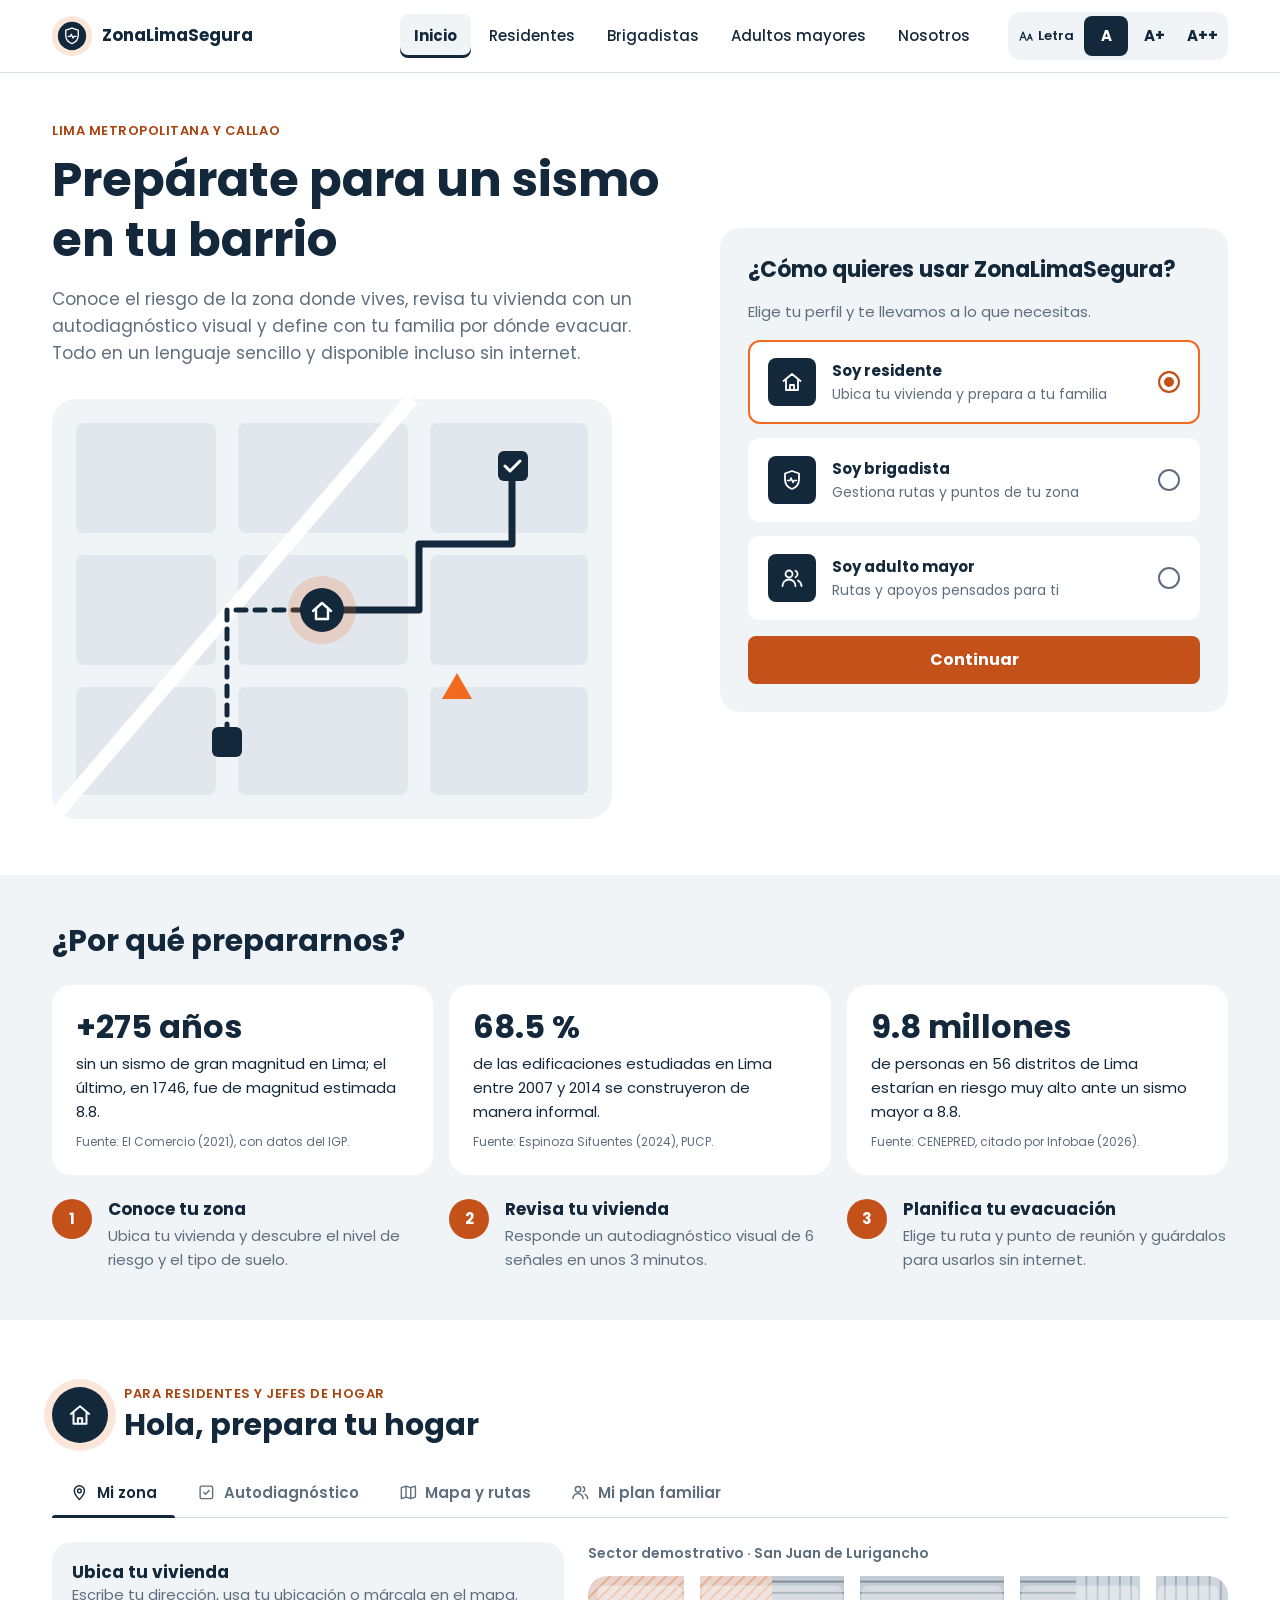
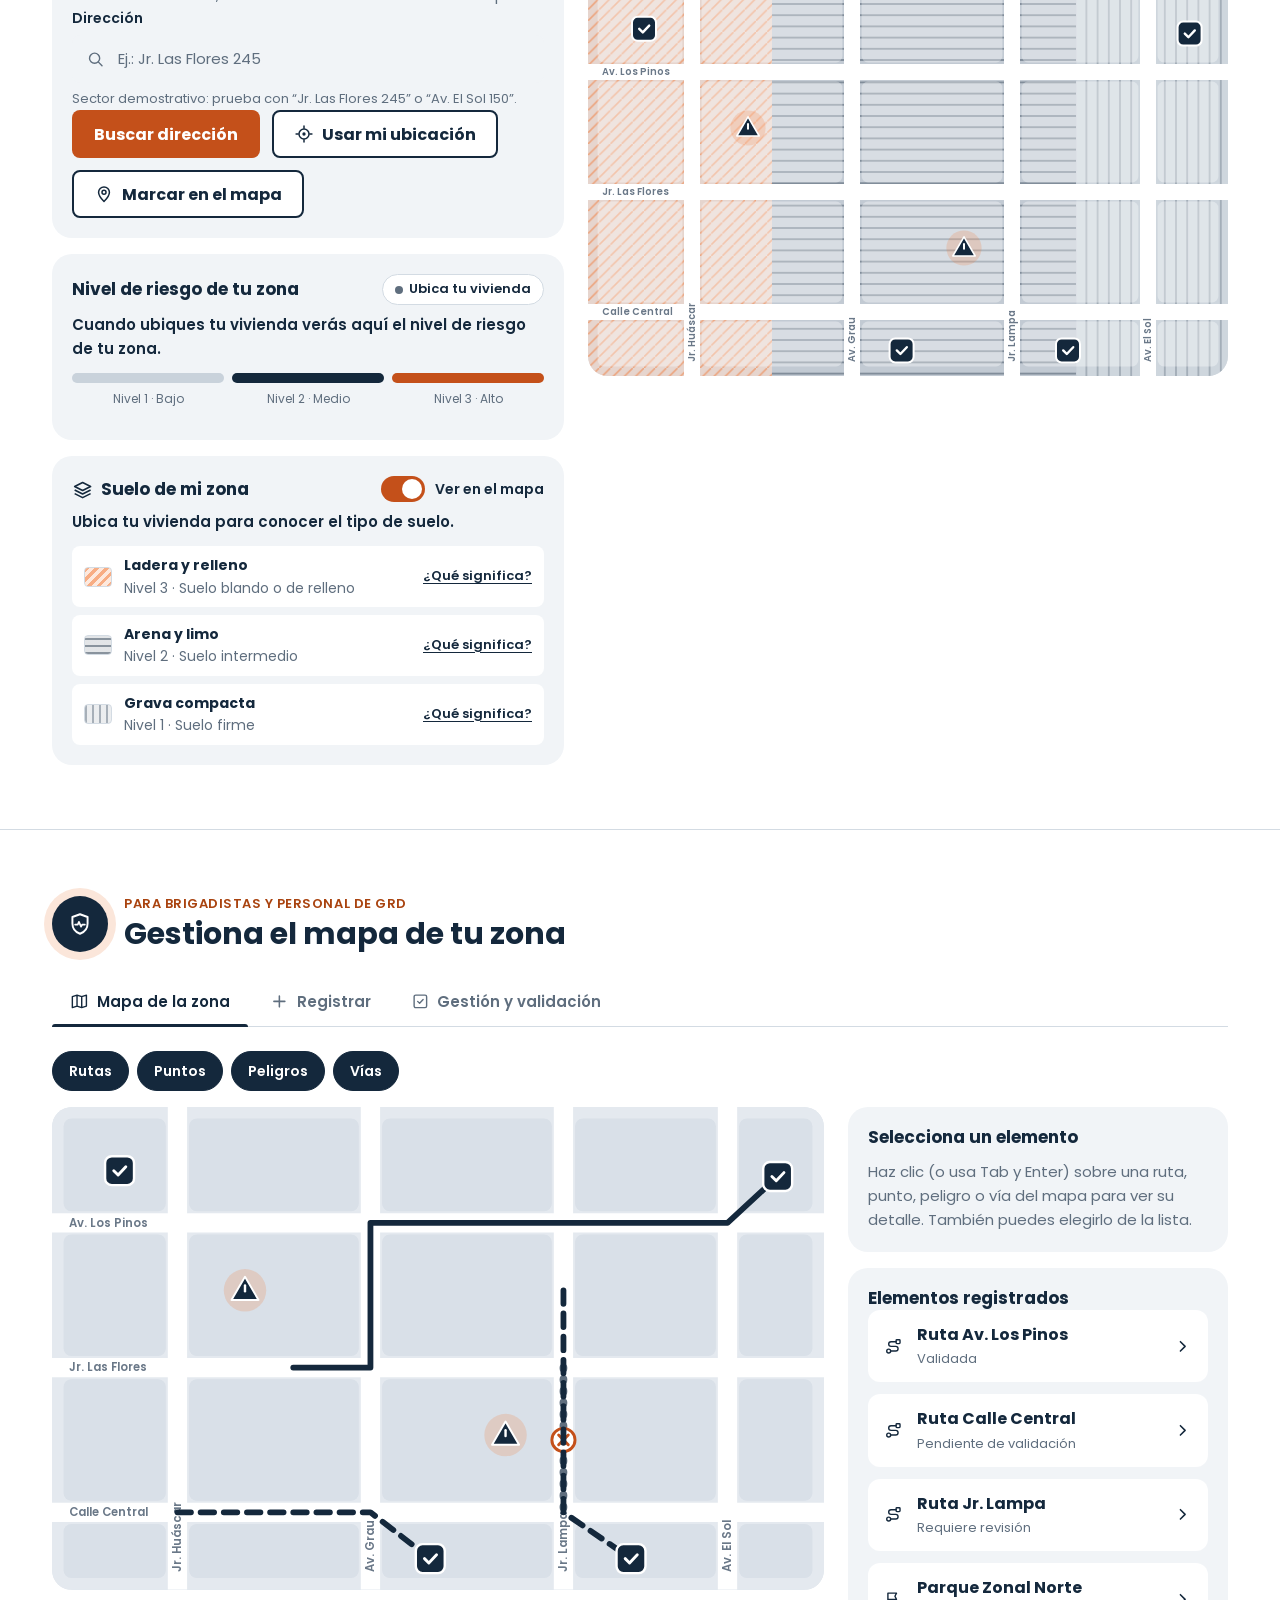
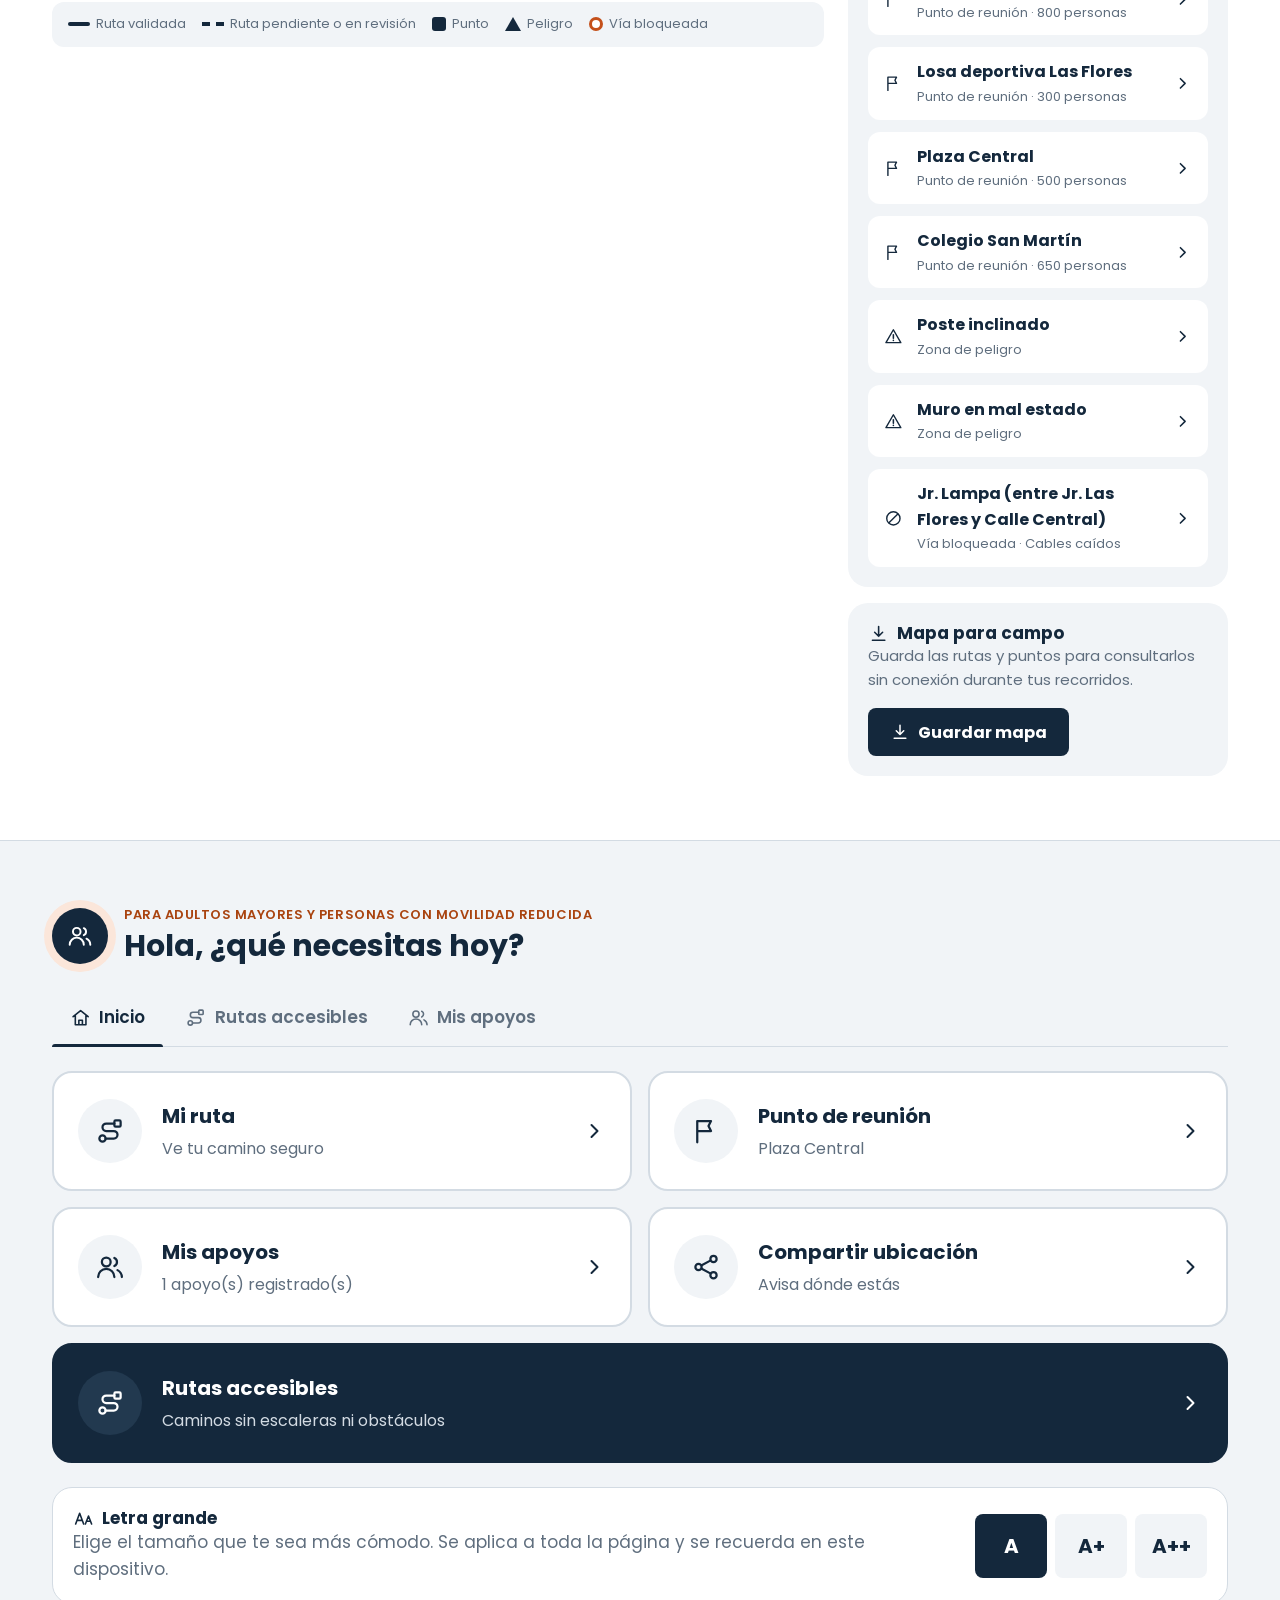
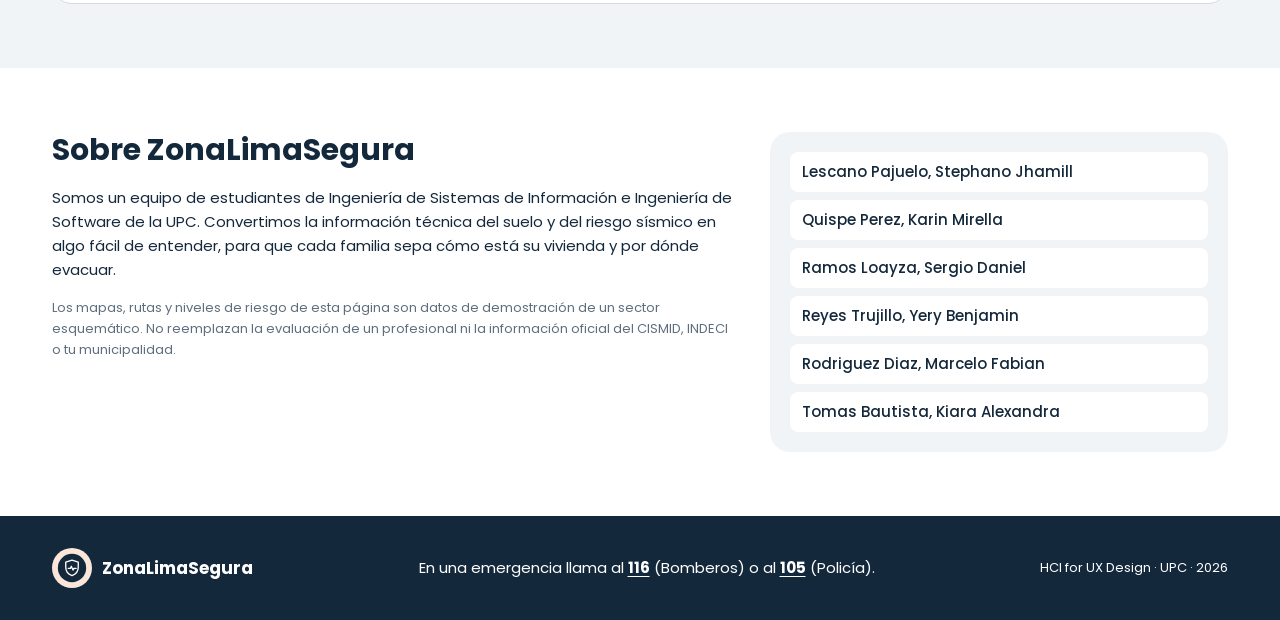
==== pages/index.html @ 22beb9fd "Landing Page responsive de ZonaLimaSegura con 30 HU core - Landing en HTML, CSS y JavaScript basada " ====
<!DOCTYPE html>
<html lang="es-PE">
<head>
  <meta charset="UTF-8">
  <meta name="viewport" content="width=device-width, initial-scale=1">
  <title>ZonaLimaSegura · Prepárate para un sismo en tu barrio</title>
  <meta name="description" content="ZonaLimaSegura ayuda a las familias de Lima y Callao a conocer el riesgo sísmico de su zona, revisar su vivienda y planificar su evacuación.">
  <meta name="theme-color" content="#14283C">
  <link rel="icon" href="../favicon.ico" sizes="any">
  <link rel="icon" href="../assets/images/logo.svg" type="image/svg+xml">
  <link rel="preload" href="../assets/fonts/poppins-latin-400-normal.woff2" as="font" type="font/woff2" crossorigin>
  <link rel="preload" href="../assets/fonts/poppins-latin-700-normal.woff2" as="font" type="font/woff2" crossorigin>
  <link rel="stylesheet" href="../css/styles.css">
  <script src="../js/data.js" defer></script>
  <script src="../js/map.js" defer></script>
  <script src="../js/main.js" defer></script>
</head>
<body>
  <a class="skip-link" href="#main">Saltar al contenido principal</a>

  <div class="offline-banner" id="offline-banner" role="status" hidden>
    <svg class="icon" aria-hidden="true"><use href="../assets/icons/sprite.svg#i-wifi-off"/></svg>
    <span>Sin conexión. Estás viendo la información que guardaste en este dispositivo.</span>
  </div>

  <!-- ===================== CABECERA ===================== -->
  <header class="site-header">
    <div class="container header-inner">
      <a class="brand" href="#inicio" aria-label="ZonaLimaSegura, ir al inicio">
        <img src="../assets/images/logo.svg" alt="" width="40" height="40">
        <span>ZonaLimaSegura</span>
      </a>

      <button class="nav-toggle" id="nav-toggle" aria-expanded="false" aria-controls="site-nav">
        <svg class="icon" aria-hidden="true"><use href="../assets/icons/sprite.svg#i-menu"/></svg>
        <span>Menú</span>
      </button>

      <nav class="site-nav" id="site-nav" aria-label="Navegación principal">
        <ul>
          <li><a href="#inicio">Inicio</a></li>
          <li><a href="#residentes">Residentes</a></li>
          <li><a href="#brigadistas">Brigadistas</a></li>
          <li><a href="#adultos">Adultos mayores</a></li>
          <li><a href="#nosotros">Nosotros</a></li>
        </ul>
        <!-- HU-33 · Tamaño de letra (disponible en toda la página) -->
        <div class="font-control" role="group" aria-labelledby="font-label">
          <span id="font-label" class="font-control__label">
            <svg class="icon" aria-hidden="true"><use href="../assets/icons/sprite.svg#i-text"/></svg>
            Letra
          </span>
          <button type="button" class="font-btn" data-font="1" aria-pressed="true" aria-label="Letra normal">A</button>
          <button type="button" class="font-btn" data-font="2" aria-pressed="false" aria-label="Letra grande">A+</button>
          <button type="button" class="font-btn" data-font="3" aria-pressed="false" aria-label="Letra muy grande">A++</button>
        </div>
      </nav>
    </div>
  </header>

  <main id="main" tabindex="-1">

    <!-- ===================== HERO + ELECCIÓN DE PERFIL ===================== -->
    <section class="hero" id="inicio" aria-labelledby="hero-title">
      <div class="container hero-grid">
        <div class="hero-copy">
          <p class="eyebrow">Lima Metropolitana y Callao</p>
          <h1 id="hero-title">Prepárate para un sismo en tu barrio</h1>
          <p class="lead">Conoce el riesgo de la zona donde vives, revisa tu vivienda con un autodiagnóstico visual y define con tu familia por dónde evacuar. Todo en un lenguaje sencillo y disponible incluso sin internet.</p>
          <img class="hero-img" src="../assets/images/hero-barrio.svg" width="560" height="420" alt="Mapa de un barrio con una vivienda, una ruta de evacuación marcada y un punto de reunión seguro.">
        </div>

        <form class="profile-card" id="profile-form" aria-labelledby="profile-title">
          <h2 id="profile-title">¿Cómo quieres usar ZonaLimaSegura?</h2>
          <p class="muted">Elige tu perfil y te llevamos a lo que necesitas.</p>
          <fieldset class="choice-list">
            <legend class="sr-only">Perfil de usuario</legend>
            <label class="choice">
              <input type="radio" name="perfil" value="residentes" checked>
              <span class="choice__icon"><svg class="icon" aria-hidden="true"><use href="../assets/icons/sprite.svg#i-home"/></svg></span>
              <span class="choice__text"><strong>Soy residente</strong><span>Ubica tu vivienda y prepara a tu familia</span></span>
              <span class="choice__radio" aria-hidden="true"></span>
            </label>
            <label class="choice">
              <input type="radio" name="perfil" value="brigadistas">
              <span class="choice__icon"><svg class="icon" aria-hidden="true"><use href="../assets/icons/sprite.svg#i-shield"/></svg></span>
              <span class="choice__text"><strong>Soy brigadista</strong><span>Gestiona rutas y puntos de tu zona</span></span>
              <span class="choice__radio" aria-hidden="true"></span>
            </label>
            <label class="choice">
              <input type="radio" name="perfil" value="adultos">
              <span class="choice__icon"><svg class="icon" aria-hidden="true"><use href="../assets/icons/sprite.svg#i-users"/></svg></span>
              <span class="choice__text"><strong>Soy adulto mayor</strong><span>Rutas y apoyos pensados para ti</span></span>
              <span class="choice__radio" aria-hidden="true"></span>
            </label>
          </fieldset>
          <button type="submit" class="btn btn--primary btn--block">Continuar</button>
        </form>
      </div>
    </section>

    <!-- ===================== CONTEXTO ===================== -->
    <section class="context" aria-labelledby="context-title">
      <div class="container">
        <h2 id="context-title" class="section-title">¿Por qué prepararnos?</h2>
        <ul class="stats">
          <li class="stat"><strong>+275 años</strong><span>sin un sismo de gran magnitud en Lima; el último, en 1746, fue de magnitud estimada 8.8.</span><small>Fuente: El Comercio (2021), con datos del IGP.</small></li>
          <li class="stat"><strong>68.5 %</strong><span>de las edificaciones estudiadas en Lima entre 2007 y 2014 se construyeron de manera informal.</span><small>Fuente: Espinoza Sifuentes (2024), PUCP.</small></li>
          <li class="stat"><strong>9.8 millones</strong><span>de personas en 56 distritos de Lima estarían en riesgo muy alto ante un sismo mayor a 8.8.</span><small>Fuente: CENEPRED, citado por Infobae (2026).</small></li>
        </ul>
        <ol class="steps" aria-label="Cómo funciona">
          <li><span class="steps__n" aria-hidden="true">1</span><div><h3>Conoce tu zona</h3><p>Ubica tu vivienda y descubre el nivel de riesgo y el tipo de suelo.</p></div></li>
          <li><span class="steps__n" aria-hidden="true">2</span><div><h3>Revisa tu vivienda</h3><p>Responde un autodiagnóstico visual de 6 señales en unos 3 minutos.</p></div></li>
          <li><span class="steps__n" aria-hidden="true">3</span><div><h3>Planifica tu evacuación</h3><p>Elige tu ruta y punto de reunión y guárdalos para usarlos sin internet.</p></div></li>
        </ol>
      </div>
    </section>

    <!-- =========================================================
         SEGMENTO 1 · RESIDENTES
         ========================================================= -->
    <section class="profile-section" id="residentes" aria-labelledby="res-title">
      <div class="container">
        <header class="section-head">
          <span class="section-head__icon"><svg class="icon" aria-hidden="true"><use href="../assets/icons/sprite.svg#i-home"/></svg></span>
          <div>
            <p class="eyebrow">Para residentes y jefes de hogar</p>
            <h2 id="res-title" class="section-title" tabindex="-1">Hola, prepara tu hogar</h2>
          </div>
        </header>

        <div class="tabs" data-tabs>
          <div class="tablist" role="tablist" aria-label="Opciones para residentes">
            <button role="tab" id="tab-res-zona" aria-controls="panel-res-zona" aria-selected="true">
              <svg class="icon" aria-hidden="true"><use href="../assets/icons/sprite.svg#i-pin"/></svg>Mi zona</button>
            <button role="tab" id="tab-res-diag" aria-controls="panel-res-diag" aria-selected="false" tabindex="-1">
              <svg class="icon" aria-hidden="true"><use href="../assets/icons/sprite.svg#i-check-square"/></svg>Autodiagnóstico</button>
            <button role="tab" id="tab-res-mapa" aria-controls="panel-res-mapa" aria-selected="false" tabindex="-1">
              <svg class="icon" aria-hidden="true"><use href="../assets/icons/sprite.svg#i-map"/></svg>Mapa y rutas</button>
            <button role="tab" id="tab-res-plan" aria-controls="panel-res-plan" aria-selected="false" tabindex="-1">
              <svg class="icon" aria-hidden="true"><use href="../assets/icons/sprite.svg#i-users"/></svg>Mi plan familiar</button>
          </div>

          <!-- ---------- Mi zona · HU-01, HU-02, HU-03 ---------- -->
          <div class="tabpanel" role="tabpanel" id="panel-res-zona" aria-labelledby="tab-res-zona" tabindex="0">
            <div class="split">
              <div class="stack">
                <form class="card" id="home-form" novalidate>
                  <h3 class="card__title">Ubica tu vivienda</h3>
                  <p class="muted">Escribe tu dirección, usa tu ubicación o márcala en el mapa.</p>
                  <label for="home-search" class="label">Dirección</label>
                  <div class="input-icon">
                    <svg class="icon" aria-hidden="true"><use href="../assets/icons/sprite.svg#i-search"/></svg>
                    <input id="home-search" class="input" type="text" list="home-addresses" autocomplete="off" placeholder="Ej.: Jr. Las Flores 245" aria-describedby="home-search-help home-search-error">
                  </div>
                  <datalist id="home-addresses"></datalist>
                  <p id="home-search-help" class="help">Sector demostrativo: prueba con “Jr. Las Flores 245” o “Av. El Sol 150”.</p>
                  <p id="home-search-error" class="error" role="alert"></p>
                  <div class="btn-row">
                    <button type="submit" class="btn btn--primary">Buscar dirección</button>
                    <button type="button" class="btn btn--secondary" id="home-geo">
                      <svg class="icon" aria-hidden="true"><use href="../assets/icons/sprite.svg#i-locate"/></svg>Usar mi ubicación</button>
                    <button type="button" class="btn btn--secondary" id="home-pick" aria-pressed="false">
                      <svg class="icon" aria-hidden="true"><use href="../assets/icons/sprite.svg#i-pin"/></svg>Marcar en el mapa</button>
                  </div>
                  <div class="notice" id="home-status" role="status" aria-live="polite"></div>
                </form>

                <section class="card risk-card" id="risk-card" aria-labelledby="risk-title">
                  <div class="card__row">
                    <h3 class="card__title" id="risk-title">Nivel de riesgo de tu zona</h3>
                    <span class="chip chip--status" id="risk-chip"><span class="dot" aria-hidden="true"></span><span id="risk-chip-text">Ubica tu vivienda</span></span>
                  </div>
                  <p class="risk-headline" id="risk-headline">Cuando ubiques tu vivienda verás aquí el nivel de riesgo.</p>
                  <ol class="risk-scale" id="risk-scale" aria-label="Escala de riesgo de 1 a 3">
                    <li data-level="1"><span class="bar"></span><span>Nivel 1 · Bajo</span></li>
                    <li data-level="2"><span class="bar"></span><span>Nivel 2 · Medio</span></li>
                    <li data-level="3"><span class="bar"></span><span>Nivel 3 · Alto</span></li>
                  </ol>
                  <p id="risk-text" class="muted"></p>
                </section>

                <section class="card" aria-labelledby="soil-title">
                  <div class="card__row">
                    <h3 class="card__title" id="soil-title">
                      <svg class="icon" aria-hidden="true"><use href="../assets/icons/sprite.svg#i-layers"/></svg>Suelo de mi zona</h3>
                    <label class="switch">
                      <input type="checkbox" id="soil-toggle" checked>
                      <span class="switch__track" aria-hidden="true"></span>
                      <span>Ver en el mapa</span>
                    </label>
                  </div>
                  <p id="soil-current" class="soil-current">Ubica tu vivienda para conocer el tipo de suelo.</p>
                  <ul class="legend-list" id="soil-legend"></ul>
                </section>
              </div>

              <div class="map-wrap">
                <div class="map-toolbar">
                  <span class="map-caption" id="res-zona-caption">Sector demostrativo · San Juan de Lurigancho</span>
                </div>
                <div class="map-box" id="pick-hint-res" hidden>
                  <p class="pick-hint"><svg class="icon" aria-hidden="true"><use href="../assets/icons/sprite.svg#i-info"/></svg>Haz clic en el mapa sobre tu calle. Con teclado: enfoca el mapa, muévete con las flechas y pulsa Enter.</p>
                </div>
                <svg class="map" id="map-res-zona" focusable="false"></svg>
              </div>
            </div>
          </div>

          <!-- ---------- Autodiagnóstico · HU-04, HU-05, HU-06, HU-07 ---------- -->
          <div class="tabpanel" role="tabpanel" id="panel-res-diag" aria-labelledby="tab-res-diag" tabindex="0" hidden>
            <!-- Inicio -->
            <div class="diag-view" id="diag-intro">
              <div class="split split--center">
                <div class="illus-box"><img src="../assets/images/senal-grietas.svg" width="320" height="220" alt="Ilustración de un muro con una grieta marcada"></div>
                <div class="stack">
                  <h3 class="h-lg">Revisa tu vivienda</h3>
                  <p class="lead-sm">Te mostraremos 6 señales que pueden indicar que tu casa es más vulnerable ante un sismo. Solo tienes que mirar y responder.</p>
                  <ul class="check-list">
                    <li><svg class="icon" aria-hidden="true"><use href="../assets/icons/sprite.svg#i-clock"/></svg>Unos 3 minutos</li>
                    <li><svg class="icon" aria-hidden="true"><use href="../assets/icons/sprite.svg#i-eye"/></svg>Con ejemplos visuales de cada señal</li>
                    <li><svg class="icon" aria-hidden="true"><use href="../assets/icons/sprite.svg#i-info"/></svg>No reemplaza la evaluación de un ingeniero</li>
                  </ul>
                  <div class="btn-row">
                    <button type="button" class="btn btn--primary" id="diag-start">Empezar autodiagnóstico</button>
                    <button type="button" class="btn btn--secondary" id="diag-show-signs">
                      <svg class="icon" aria-hidden="true"><use href="../assets/icons/sprite.svg#i-eye"/></svg>Ver señales antes de empezar</button>
                  </div>
                  <div class="notice" id="diag-last" hidden></div>
                </div>
              </div>
              <div class="signs-catalog" id="signs-catalog" hidden>
                <h4 class="h-md">Señales de vulnerabilidad</h4>
                <ul class="signs-grid" id="signs-grid"></ul>
              </div>
            </div>

            <!-- Pasos -->
            <form class="diag-view" id="diag-step" hidden novalidate>
              <div class="progress-head">
                <p class="muted" id="diag-progress-text">Paso 1 de 6</p>
                <div class="progress" role="progressbar" aria-labelledby="diag-progress-text" aria-valuemin="1" aria-valuemax="6" aria-valuenow="1"><span id="diag-progress-bar"></span></div>
              </div>
              <div class="split">
                <figure class="illus-box">
                  <img id="diag-img" src="../assets/images/senal-grietas.svg" width="320" height="220" alt="">
                  <figcaption><button type="button" class="link-btn" id="diag-example">Ver ejemplo de la señal</button></figcaption>
                </figure>
                <fieldset class="stack question">
                  <legend class="h-lg" id="diag-question">¿Ves grietas en los muros?</legend>
                  <p class="muted" id="diag-hint"></p>
                  <div class="option-list">
                    <label class="option"><input type="radio" name="diag-answer" value="si"><span>Sí, la veo</span></label>
                    <label class="option"><input type="radio" name="diag-answer" value="no"><span>No la veo</span></label>
                    <label class="option"><input type="radio" name="diag-answer" value="nose"><span>No estoy seguro</span></label>
                  </div>
                  <p class="error" id="diag-error" role="alert"></p>
                  <div class="btn-row btn-row--end">
                    <button type="button" class="btn btn--secondary" id="diag-prev">Anterior</button>
                    <button type="submit" class="btn btn--primary" id="diag-next">Continuar</button>
                  </div>
                </fieldset>
              </div>
            </form>

            <!-- Resultado + recomendaciones -->
            <div class="diag-view" id="diag-result" hidden>
              <div class="split">
                <section class="card result-card" aria-labelledby="diag-result-title">
                  <div class="gauge" id="diag-gauge" aria-hidden="true"><span></span></div>
                  <h3 class="h-lg" id="diag-result-title" tabindex="-1">Resultado</h3>
                  <p class="chip chip--status" id="diag-result-chip"></p>
                  <p id="diag-result-text"></p>
                  <ul class="answers" id="diag-answers"></ul>
                </section>
                <section class="card" aria-labelledby="diag-rec-title">
                  <h3 class="card__title" id="diag-rec-title">Recomendaciones para ti</h3>
                  <ul class="rec-list" id="diag-recs"></ul>
                  <div class="btn-row">
                    <button type="button" class="btn btn--primary" data-goto="tab-res-mapa">Ver mi ruta de evacuación</button>
                    <button type="button" class="btn btn--secondary" id="diag-repeat">Repetir autodiagnóstico</button>
                  </div>
                </section>
              </div>
            </div>
          </div>

          <!-- ---------- Mapa y rutas · HU-08, HU-09, HU-10, HU-13 ---------- -->
          <div class="tabpanel" role="tabpanel" id="panel-res-mapa" aria-labelledby="tab-res-mapa" tabindex="0" hidden>
            <div class="split split--map">
              <div class="stack">
                <div class="segmented" role="group" aria-label="Qué quieres ver">
                  <button type="button" class="segmented__btn" data-resview="rutas" aria-pressed="true">Rutas de evacuación</button>
                  <button type="button" class="segmented__btn" data-resview="puntos" aria-pressed="false">Puntos de reunión</button>
                </div>
                <div class="notice notice--info" id="res-need-home" hidden>
                  <svg class="icon" aria-hidden="true"><use href="../assets/icons/sprite.svg#i-info"/></svg>
                  <span>Primero ubica tu vivienda en <button type="button" class="link-btn" data-goto="tab-res-zona">Mi zona</button>. Mientras tanto usamos una dirección de ejemplo.</span>
                </div>

                <div id="res-rutas-view">
                  <h3 class="card__title">Rutas desde tu vivienda</h3>
                  <ul class="item-list" id="res-route-list" aria-label="Rutas de evacuación"></ul>
                  <section class="card detail" id="res-route-detail" hidden aria-labelledby="res-route-title">
                    <h3 class="card__title" id="res-route-title" tabindex="-1"></h3>
                    <dl class="facts" id="res-route-facts"></dl>
                    <ol class="steps-mini" id="res-route-steps"></ol>
                    <button type="button" class="btn btn--primary btn--block" id="res-route-choose">Elegir como mi ruta</button>
                  </section>
                </div>

                <div id="res-puntos-view" hidden>
                  <h3 class="card__title">Puntos de reunión cercanos</h3>
                  <ul class="item-list" id="res-point-list" aria-label="Puntos de reunión"></ul>
                </div>
              </div>

              <div class="map-wrap">
                <div class="map-toolbar">
                  <span class="map-caption">Mapa preventivo</span>
                  <ul class="legend-inline" aria-label="Leyenda">
                    <li><span class="lg lg--route" aria-hidden="true"></span>Ruta</li>
                    <li><span class="lg lg--point" aria-hidden="true"></span>Punto de reunión</li>
                    <li><span class="lg lg--hazard" aria-hidden="true"></span>Peligro</li>
                    <li><span class="lg lg--block" aria-hidden="true"></span>Vía bloqueada</li>
                  </ul>
                </div>
                <svg class="map" id="map-res" focusable="false"></svg>
                <section class="card offline-card" aria-labelledby="res-off-title">
                  <div>
                    <h3 class="card__title" id="res-off-title"><svg class="icon" aria-hidden="true"><use href="../assets/icons/sprite.svg#i-download"/></svg>Mapa sin conexión</h3>
                    <p class="muted" id="res-off-text">Guarda tu mapa con rutas y puntos de reunión para verlo aunque no haya internet.</p>
                  </div>
                  <div class="offline-actions">
                    <div class="progress" role="progressbar" aria-label="Progreso de descarga del mapa" aria-valuemin="0" aria-valuemax="100" aria-valuenow="0" hidden id="res-off-progress"><span></span></div>
                    <button type="button" class="btn btn--dark" data-offline="res">
                      <svg class="icon" aria-hidden="true"><use href="../assets/icons/sprite.svg#i-download"/></svg>Guardar mapa</button>
                  </div>
                </section>
              </div>
            </div>
          </div>

          <!-- ---------- Mi plan familiar · HU-15 ---------- -->
          <div class="tabpanel" role="tabpanel" id="panel-res-plan" aria-labelledby="tab-res-plan" tabindex="0" hidden>
            <div class="split split--map">
              <section class="card plan-card" aria-labelledby="plan-title">
                <h3 class="h-lg" id="plan-title">Mi plan familiar</h3>
                <p class="muted">Revisa la ruta y el punto de reunión que elegiste. Compártelo con tu familia.</p>
                <dl class="plan-list" id="plan-list"></dl>
                <div class="btn-row">
                  <button type="button" class="btn btn--primary" id="plan-print">
                    <svg class="icon" aria-hidden="true"><use href="../assets/icons/sprite.svg#i-print"/></svg>Imprimir mi plan</button>
                  <button type="button" class="btn btn--secondary" data-goto="tab-res-mapa">Cambiar ruta o punto</button>
                </div>
              </section>
              <div class="map-wrap">
                <svg class="map" id="map-plan" focusable="false"></svg>
              </div>
            </div>
          </div>
        </div>
      </div>
    </section>

    <!-- =========================================================
         SEGMENTO 2 · BRIGADISTAS
         ========================================================= -->
    <section class="profile-section profile-section--alt" id="brigadistas" aria-labelledby="brig-title">
      <div class="container">
        <header class="section-head">
          <span class="section-head__icon"><svg class="icon" aria-hidden="true"><use href="../assets/icons/sprite.svg#i-shield"/></svg></span>
          <div>
            <p class="eyebrow">Para brigadistas y personal de GRD</p>
            <h2 id="brig-title" class="section-title" tabindex="-1">Gestiona el mapa de tu zona</h2>
          </div>
        </header>

        <div class="tabs" data-tabs>
          <div class="tablist" role="tablist" aria-label="Opciones para brigadistas">
            <button role="tab" id="tab-brig-mapa" aria-controls="panel-brig-mapa" aria-selected="true">
              <svg class="icon" aria-hidden="true"><use href="../assets/icons/sprite.svg#i-map"/></svg>Mapa de la zona</button>
            <button role="tab" id="tab-brig-reg" aria-controls="panel-brig-reg" aria-selected="false" tabindex="-1">
              <svg class="icon" aria-hidden="true"><use href="../assets/icons/sprite.svg#i-plus"/></svg>Registrar</button>
            <button role="tab" id="tab-brig-gest" aria-controls="panel-brig-gest" aria-selected="false" tabindex="-1">
              <svg class="icon" aria-hidden="true"><use href="../assets/icons/sprite.svg#i-check-square"/></svg>Gestión y validación</button>
          </div>

          <!-- ---------- Mapa centralizado · HU-26, HU-20, HU-27 ---------- -->
          <div class="tabpanel" role="tabpanel" id="panel-brig-mapa" aria-labelledby="tab-brig-mapa" tabindex="0">
            <div class="chips" role="group" aria-label="Capas visibles del mapa">
              <button type="button" class="chip chip--toggle" data-layer="rutas" aria-pressed="true">Rutas</button>
              <button type="button" class="chip chip--toggle" data-layer="puntos" aria-pressed="true">Puntos</button>
              <button type="button" class="chip chip--toggle" data-layer="peligros" aria-pressed="true">Peligros</button>
              <button type="button" class="chip chip--toggle" data-layer="vias" aria-pressed="true">Vías</button>
            </div>
            <div class="split split--map-right">
              <div class="map-wrap">
                <svg class="map" id="map-brig" focusable="false"></svg>
                <ul class="legend-inline legend-inline--box" aria-label="Leyenda">
                  <li><span class="lg lg--route" aria-hidden="true"></span>Ruta validada</li>
                  <li><span class="lg lg--route-dash" aria-hidden="true"></span>Ruta pendiente o en revisión</li>
                  <li><span class="lg lg--point" aria-hidden="true"></span>Punto</li>
                  <li><span class="lg lg--hazard" aria-hidden="true"></span>Peligro</li>
                  <li><span class="lg lg--block" aria-hidden="true"></span>Vía bloqueada</li>
                </ul>
              </div>
              <div class="stack">
                <section class="card detail" id="brig-detail" aria-live="polite" aria-labelledby="brig-detail-title">
                  <h3 class="card__title" id="brig-detail-title" tabindex="-1">Selecciona un elemento</h3>
                  <div id="brig-detail-body"><p class="muted">Haz clic (o usa Tab y Enter) sobre una ruta, punto, peligro o vía del mapa para ver su detalle. También puedes elegirlo de la lista.</p></div>
                </section>
                <section class="card" aria-labelledby="brig-list-title">
                  <h3 class="card__title" id="brig-list-title">Elementos registrados</h3>
                  <ul class="item-list item-list--compact" id="brig-list"></ul>
                </section>
                <section class="card offline-card" aria-labelledby="brig-off-title">
                  <div>
                    <h3 class="card__title" id="brig-off-title"><svg class="icon" aria-hidden="true"><use href="../assets/icons/sprite.svg#i-download"/></svg>Mapa para campo</h3>
                    <p class="muted" id="brig-off-text">Guarda las rutas y puntos para consultarlos sin conexión durante tus recorridos.</p>
                  </div>
                  <div class="offline-actions">
                    <div class="progress" role="progressbar" aria-label="Progreso de descarga del mapa" aria-valuemin="0" aria-valuemax="100" aria-valuenow="0" hidden id="brig-off-progress"><span></span></div>
                    <button type="button" class="btn btn--dark" data-offline="brig">
                      <svg class="icon" aria-hidden="true"><use href="../assets/icons/sprite.svg#i-download"/></svg>Guardar mapa</button>
                  </div>
                </section>
              </div>
            </div>
          </div>

          <!-- ---------- Registrar · HU-17, HU-18, HU-19, HU-22 ---------- -->
          <div class="tabpanel" role="tabpanel" id="panel-brig-reg" aria-labelledby="tab-brig-reg" tabindex="0" hidden>
            <fieldset class="reg-types">
              <legend class="card__title">¿Qué quieres registrar?</legend>
              <label class="reg-type"><input type="radio" name="reg-type" value="ruta" checked><span><svg class="icon" aria-hidden="true"><use href="../assets/icons/sprite.svg#i-route"/></svg>Ruta de evacuación</span></label>
              <label class="reg-type"><input type="radio" name="reg-type" value="punto"><span><svg class="icon" aria-hidden="true"><use href="../assets/icons/sprite.svg#i-flag"/></svg>Punto de reunión</span></label>
              <label class="reg-type"><input type="radio" name="reg-type" value="peligro"><span><svg class="icon" aria-hidden="true"><use href="../assets/icons/sprite.svg#i-alert"/></svg>Zona de peligro</span></label>
              <label class="reg-type"><input type="radio" name="reg-type" value="via"><span><svg class="icon" aria-hidden="true"><use href="../assets/icons/sprite.svg#i-block"/></svg>Vía bloqueada</span></label>
            </fieldset>
            <div class="split split--map-right">
              <div class="map-wrap">
                <p class="pick-hint" id="reg-hint"><svg class="icon" aria-hidden="true"><use href="../assets/icons/sprite.svg#i-info"/></svg><span id="reg-hint-text"></span></p>
                <svg class="map map--pick" id="map-reg" tabindex="0" focusable="true"></svg>
              </div>
              <form class="card stack" id="reg-form" novalidate>
                <h3 class="card__title" id="reg-form-title">Registrar ruta de evacuación</h3>
                <p class="muted" id="reg-pos">Ubicación: aún no marcada en el mapa.</p>

                <div class="reg-fields" data-for="ruta punto peligro">
                  <label class="label" for="reg-name" id="reg-name-label">Nombre de la ruta</label>
                  <input class="input" id="reg-name" type="text" maxlength="60" aria-describedby="reg-name-error">
                  <p class="error" id="reg-name-error"></p>
                </div>
                <div class="reg-fields" data-for="ruta">
                  <label class="label" for="reg-dest">Punto de reunión de destino</label>
                  <select class="input" id="reg-dest"></select>
                  <div class="btn-row">
                    <button type="button" class="btn btn--secondary btn--sm" id="reg-undo">Deshacer último tramo</button>
                    <button type="button" class="btn btn--secondary btn--sm" id="reg-clear">Borrar trazo</button>
                  </div>
                </div>
                <div class="reg-fields" data-for="punto">
                  <label class="label" for="reg-capacity">Capacidad aproximada (personas)</label>
                  <input class="input" id="reg-capacity" type="number" min="10" max="5000" inputmode="numeric" aria-describedby="reg-capacity-error">
                  <p class="error" id="reg-capacity-error"></p>
                  <label class="check"><input type="checkbox" id="reg-accessible"><span>Accesible para personas con movilidad reducida</span></label>
                </div>
                <div class="reg-fields" data-for="peligro">
                  <label class="label" for="reg-hazard-type">Tipo de peligro</label>
                  <select class="input" id="reg-hazard-type">
                    <option value="">Selecciona una opción</option>
                    <option>Poste inclinado</option>
                    <option>Cables sueltos</option>
                    <option>Muro en mal estado</option>
                    <option>Desnivel peligroso</option>
                    <option>Material inflamable</option>
                  </select>
                  <p class="error" id="reg-hazard-error"></p>
                </div>
                <div class="reg-fields" data-for="via">
                  <label class="label" for="reg-edge">Tramo de calle</label>
                  <select class="input" id="reg-edge" aria-describedby="reg-edge-help"></select>
                  <p class="help" id="reg-edge-help">También puedes hacer clic sobre la calle en el mapa.</p>
                  <label class="label" for="reg-reason">Motivo del bloqueo</label>
                  <select class="input" id="reg-reason">
                    <option>Escombros</option>
                    <option>Cables caídos</option>
                    <option>Obras en la vía</option>
                    <option>Comercio ambulatorio</option>
                    <option>Vehículos estacionados</option>
                  </select>
                </div>
                <div class="reg-fields" data-for="ruta punto peligro via">
                  <label class="label" for="reg-desc">Descripción u observación (opcional)</label>
                  <textarea class="input" id="reg-desc" rows="2" maxlength="160"></textarea>
                </div>
                <p class="error" id="reg-pos-error" role="alert"></p>
                <button type="submit" class="btn btn--primary btn--block" id="reg-submit">Guardar registro</button>
              </form>
            </div>
          </div>

          <!-- ---------- Gestión y validación · HU-24 (+ HU-20) ---------- -->
          <div class="tabpanel" role="tabpanel" id="panel-brig-gest" aria-labelledby="tab-brig-gest" tabindex="0" hidden>
            <div class="segmented" role="group" aria-label="Filtrar rutas por estado">
              <button type="button" class="segmented__btn" data-gest="pendientes" aria-pressed="true">Por validar</button>
              <button type="button" class="segmented__btn" data-gest="validadas" aria-pressed="false">Validadas</button>
              <button type="button" class="segmented__btn" data-gest="todas" aria-pressed="false">Todas</button>
            </div>
            <div class="split split--map-right">
              <ul class="item-list" id="gest-list" aria-label="Rutas registradas"></ul>
              <section class="card detail" id="gest-detail" aria-labelledby="gest-title">
                <h3 class="card__title" id="gest-title" tabindex="-1">Selecciona una ruta</h3>
                <div id="gest-body"><p class="muted">Elige una ruta de la lista para revisarla y validarla.</p></div>
              </section>
            </div>
          </div>
        </div>
      </div>
    </section>

    <!-- =========================================================
         SEGMENTO 3 · ADULTOS MAYORES Y MOVILIDAD REDUCIDA
         ========================================================= -->
    <section class="profile-section senior" id="adultos" aria-labelledby="sen-title">
      <div class="container">
        <header class="section-head">
          <span class="section-head__icon"><svg class="icon" aria-hidden="true"><use href="../assets/icons/sprite.svg#i-users"/></svg></span>
          <div>
            <p class="eyebrow">Para adultos mayores y personas con movilidad reducida</p>
            <h2 id="sen-title" class="section-title" tabindex="-1">Hola, ¿qué necesitas hoy?</h2>
          </div>
        </header>

        <div class="tabs" data-tabs>
          <div class="tablist" role="tablist" aria-label="Opciones para adultos mayores">
            <button role="tab" id="tab-sen-inicio" aria-controls="panel-sen-inicio" aria-selected="true">
              <svg class="icon" aria-hidden="true"><use href="../assets/icons/sprite.svg#i-home"/></svg>Inicio</button>
            <button role="tab" id="tab-sen-rutas" aria-controls="panel-sen-rutas" aria-selected="false" tabindex="-1">
              <svg class="icon" aria-hidden="true"><use href="../assets/icons/sprite.svg#i-route"/></svg>Rutas accesibles</button>
            <button role="tab" id="tab-sen-apoyos" aria-controls="panel-sen-apoyos" aria-selected="false" tabindex="-1">
              <svg class="icon" aria-hidden="true"><use href="../assets/icons/sprite.svg#i-users"/></svg>Mis apoyos</button>
          </div>

          <!-- ---------- Inicio accesible · HU-34, HU-48, HU-33 ---------- -->
          <div class="tabpanel" role="tabpanel" id="panel-sen-inicio" aria-labelledby="tab-sen-inicio" tabindex="0">
            <div class="quick-grid">
              <button type="button" class="quick" data-quick="mi-ruta">
                <span class="quick__icon"><svg class="icon" aria-hidden="true"><use href="../assets/icons/sprite.svg#i-route"/></svg></span>
                <span class="quick__text"><strong>Mi ruta</strong><span id="quick-route-sub">Ve tu camino seguro</span></span>
                <svg class="icon quick__chev" aria-hidden="true"><use href="../assets/icons/sprite.svg#i-chevron-right"/></svg>
              </button>
              <button type="button" class="quick" data-quick="punto">
                <span class="quick__icon"><svg class="icon" aria-hidden="true"><use href="../assets/icons/sprite.svg#i-flag"/></svg></span>
                <span class="quick__text"><strong>Punto de reunión</strong><span id="quick-point-sub">Dónde encontrarte</span></span>
                <svg class="icon quick__chev" aria-hidden="true"><use href="../assets/icons/sprite.svg#i-chevron-right"/></svg>
              </button>
              <button type="button" class="quick" data-quick="apoyos">
                <span class="quick__icon"><svg class="icon" aria-hidden="true"><use href="../assets/icons/sprite.svg#i-users"/></svg></span>
                <span class="quick__text"><strong>Mis apoyos</strong><span id="quick-support-sub">Familiares y vecinos</span></span>
                <svg class="icon quick__chev" aria-hidden="true"><use href="../assets/icons/sprite.svg#i-chevron-right"/></svg>
              </button>
              <button type="button" class="quick" data-quick="compartir">
                <span class="quick__icon"><svg class="icon" aria-hidden="true"><use href="../assets/icons/sprite.svg#i-share"/></svg></span>
                <span class="quick__text"><strong>Compartir ubicación</strong><span>Avisa dónde estás</span></span>
                <svg class="icon quick__chev" aria-hidden="true"><use href="../assets/icons/sprite.svg#i-chevron-right"/></svg>
              </button>
              <button type="button" class="quick quick--dark" data-quick="rutas">
                <span class="quick__icon"><svg class="icon" aria-hidden="true"><use href="../assets/icons/sprite.svg#i-route"/></svg></span>
                <span class="quick__text"><strong>Rutas accesibles</strong><span>Caminos sin escaleras ni obstáculos</span></span>
                <svg class="icon quick__chev" aria-hidden="true"><use href="../assets/icons/sprite.svg#i-chevron-right"/></svg>
              </button>
            </div>

            <section class="card font-card" aria-labelledby="font-card-title">
              <div>
                <h3 class="card__title" id="font-card-title"><svg class="icon" aria-hidden="true"><use href="../assets/icons/sprite.svg#i-text"/></svg>Letra grande</h3>
                <p class="muted">Elige el tamaño que te sea más cómodo. Se aplica a toda la página y se recuerda en este dispositivo.</p>
              </div>
              <div class="font-big" role="group" aria-label="Tamaño de letra">
                <button type="button" class="font-btn font-btn--lg" data-font="1" aria-pressed="true">A<span class="sr-only"> normal</span></button>
                <button type="button" class="font-btn font-btn--lg" data-font="2" aria-pressed="false">A+<span class="sr-only"> grande</span></button>
                <button type="button" class="font-btn font-btn--lg" data-font="3" aria-pressed="false">A++<span class="sr-only"> muy grande</span></button>
              </div>
            </section>
          </div>

          <!-- ---------- Rutas accesibles · HU-35, HU-36, HU-39, HU-40, HU-41 ---------- -->
          <div class="tabpanel" role="tabpanel" id="panel-sen-rutas" aria-labelledby="tab-sen-rutas" tabindex="0" hidden>
            <div class="split split--map">
              <div class="stack">
                <label class="switch switch--lg">
                  <input type="checkbox" id="sen-nostairs" checked>
                  <span class="switch__track" aria-hidden="true"></span>
                  <span>Mostrar solo rutas sin escaleras</span>
                </label>
                <ul class="item-list item-list--lg" id="sen-route-list" aria-label="Rutas accesibles"></ul>
                <div class="empty" id="sen-empty" hidden>
                  <svg class="icon" aria-hidden="true"><use href="../assets/icons/sprite.svg#i-search"/></svg>
                  <p><strong>Sin resultados</strong><br>No hay rutas sin escaleras desde tu vivienda.</p>
                  <button type="button" class="btn btn--secondary" id="sen-empty-reset">Ver todas las rutas</button>
                </div>
                <section class="card detail detail--lg" id="sen-detail" hidden aria-labelledby="sen-detail-title">
                  <h3 class="h-lg" id="sen-detail-title" tabindex="-1"></h3>
                  <ul class="chips chips--static" id="sen-detail-chips"></ul>
                  <div id="sen-detail-body"></div>
                  <div class="btn-col">
                    <button type="button" class="btn btn--primary btn--block" id="sen-save">
                      <svg class="icon" aria-hidden="true"><use href="../assets/icons/sprite.svg#i-download"/></svg>Guardar sin conexión</button>
                    <button type="button" class="btn btn--secondary btn--block" id="sen-alt">Ver ruta alternativa</button>
                  </div>
                  <div class="progress" role="progressbar" aria-label="Progreso de guardado de la ruta" aria-valuemin="0" aria-valuemax="100" aria-valuenow="0" hidden id="sen-off-progress"><span></span></div>
                  <div class="notice" id="sen-status" role="status" aria-live="polite"></div>
                </section>
                <section class="card detail detail--lg detail--alt" id="sen-alt-box" hidden aria-labelledby="sen-alt-title">
                  <h3 class="card__title" id="sen-alt-title" tabindex="-1">Ruta alternativa accesible</h3>
                  <div id="sen-alt-body"></div>
                  <div class="btn-col">
                    <button type="button" class="btn btn--primary btn--block" id="sen-alt-choose">Elegir esta alternativa</button>
                    <button type="button" class="btn btn--secondary btn--block" id="sen-alt-close">Volver a mi ruta</button>
                  </div>
                </section>
              </div>
              <div class="map-wrap">
                <svg class="map" id="map-sen" focusable="false"></svg>
                <ul class="legend-inline legend-inline--box" aria-label="Leyenda">
                  <li><span class="lg lg--route" aria-hidden="true"></span>Ruta elegida</li>
                  <li><span class="lg lg--alt" aria-hidden="true"></span>Alternativa</li>
                  <li><span class="lg lg--slope" aria-hidden="true"></span>Desnivel</li>
                  <li><span class="lg lg--obstacle" aria-hidden="true"></span>Obstáculo</li>
                </ul>
              </div>
            </div>
          </div>

          <!-- ---------- Mis apoyos · HU-42, HU-43 ---------- -->
          <div class="tabpanel" role="tabpanel" id="panel-sen-apoyos" aria-labelledby="tab-sen-apoyos" tabindex="0" hidden>
            <div class="split">
              <form class="card stack" id="fam-form" novalidate aria-labelledby="fam-title">
                <h3 class="h-lg" id="fam-title">Registrar familiar de apoyo</h3>
                <p class="muted">Será tu contacto en caso de emergencia.</p>
                <div>
                  <label class="label" for="fam-name">Nombre completo <span aria-hidden="true">*</span></label>
                  <input class="input input--lg" id="fam-name" type="text" autocomplete="name" required aria-describedby="fam-name-error">
                  <p class="error" id="fam-name-error"></p>
                </div>
                <div>
                  <label class="label" for="fam-rel">Parentesco <span aria-hidden="true">*</span></label>
                  <select class="input input--lg" id="fam-rel" required aria-describedby="fam-rel-error"></select>
                  <p class="error" id="fam-rel-error"></p>
                </div>
                <div>
                  <label class="label" for="fam-phone">Celular <span aria-hidden="true">*</span></label>
                  <input class="input input--lg" id="fam-phone" type="tel" inputmode="numeric" autocomplete="tel-national" placeholder="9XX XXX XXX" required aria-describedby="fam-phone-help fam-phone-error">
                  <p class="help" id="fam-phone-help">9 dígitos, empieza con 9.</p>
                  <p class="error" id="fam-phone-error"></p>
                </div>
                <label class="check check--lg"><input type="checkbox" id="fam-main"><span>Es mi contacto principal</span></label>
                <p class="help">Los campos con * son obligatorios.</p>
                <button type="submit" class="btn btn--primary btn--block btn--lg">Guardar familiar</button>
                <div class="notice" id="fam-status" role="status" aria-live="polite"></div>
              </form>

              <div class="stack">
                <section class="card" aria-labelledby="sup-title">
                  <h3 class="card__title" id="sup-title">Mis apoyos registrados</h3>
                  <ul class="item-list item-list--compact" id="sup-list"></ul>
                </section>
                <section class="card stack" id="share-card" aria-labelledby="share-title">
                  <h3 class="h-lg" id="share-title" tabindex="-1">Compartir mi ubicación</h3>
                  <p class="muted">Elige a quién avisar. Se enviará un mensaje con tu ubicación y tu punto de reunión.</p>
                  <fieldset>
                    <legend class="label">Enviar a</legend>
                    <div class="stack-sm" id="share-contacts"></div>
                  </fieldset>
                  <p class="error" id="share-error" role="alert"></p>
                  <button type="button" class="btn btn--primary btn--block btn--lg" id="share-btn">
                    <svg class="icon" aria-hidden="true"><use href="../assets/icons/sprite.svg#i-share"/></svg>Compartir ubicación</button>
                  <div class="share-result" id="share-result" hidden>
                    <p class="notice notice--ok" role="status" id="share-status"></p>
                    <label class="label" for="share-msg">Mensaje</label>
                    <textarea class="input" id="share-msg" rows="3" readonly></textarea>
                    <div class="btn-row" id="share-links"></div>
                    <button type="button" class="btn btn--secondary btn--block" id="share-stop">Dejar de compartir</button>
                  </div>
                </section>
              </div>
            </div>
          </div>
        </div>
      </div>
    </section>

    <!-- ===================== NOSOTROS ===================== -->
    <section class="about" id="nosotros" aria-labelledby="about-title">
      <div class="container about-grid">
        <div>
          <h2 id="about-title" class="section-title">Sobre ZonaLimaSegura</h2>
          <p>Somos un equipo de estudiantes de Ingeniería de Sistemas de Información e Ingeniería de Software de la UPC. Convertimos la información técnica del suelo y del riesgo sísmico en algo fácil de entender, para que cada familia sepa cómo está su vivienda y por dónde evacuar.</p>
          <p class="muted small">Los mapas, rutas y niveles de riesgo de esta página son datos de demostración de un sector esquemático. No reemplazan la evaluación de un profesional ni la información oficial del CISMID, INDECI o tu municipalidad.</p>
        </div>
        <ul class="team" aria-label="Equipo">
          <li>Lescano Pajuelo, Stephano Jhamill</li>
          <li>Quispe Perez, Karin Mirella</li>
          <li>Ramos Loayza, Sergio Daniel</li>
          <li>Reyes Trujillo, Yery Benjamin</li>
          <li>Rodriguez Diaz, Marcelo Fabian</li>
          <li>Tomas Bautista, Kiara Alexandra</li>
        </ul>
      </div>
    </section>
  </main>

  <footer class="site-footer">
    <div class="container footer-inner">
      <a class="brand brand--light" href="#inicio"><img src="../assets/images/logo.svg" alt="" width="32" height="32"><span>ZonaLimaSegura</span></a>
      <p>En una emergencia llama al <a href="tel:116">116</a> (Bomberos) o al <a href="tel:105">105</a> (Policía).</p>
      <p class="small">HCI for UX Design · UPC · 2026</p>
    </div>
  </footer>

  <!-- Diálogo reutilizable (explicaciones, ejemplos y confirmaciones) -->
  <dialog class="modal" id="modal" aria-labelledby="modal-title">
    <form method="dialog" class="modal__inner">
      <div class="modal__head">
        <h2 class="card__title" id="modal-title">Título</h2>
        <button class="icon-btn" value="cancel" aria-label="Cerrar">
          <svg class="icon" aria-hidden="true"><use href="../assets/icons/sprite.svg#i-x"/></svg></button>
      </div>
      <div class="modal__body" id="modal-body"></div>
      <div class="modal__actions" id="modal-actions"></div>
    </form>
  </dialog>

  <div class="toast" id="toast" role="status" aria-live="polite"></div>
  <noscript><p class="noscript">Activa JavaScript para usar los mapas y formularios interactivos.</p></noscript>
</body>
</html>
---- css/styles.css ----
/* =========================================================
   ZonaLimaSegura · Landing Page
   Basado en la Guía de estilos del TB1 (4.1):
   - Paleta 60-30-10: blanco, gris azulado / azul marino, naranja
   - Tipografía Poppins (28 títulos · 16 botones · 14 cuerpo)
   - Un único botón principal naranja por vista
   ========================================================= */

/* ---------- Tipografía local (assets/fonts) ---------- */
@font-face { font-family: 'Poppins'; font-style: normal; font-weight: 400; font-display: swap; src: url('../assets/fonts/poppins-latin-400-normal.woff2') format('woff2'); }
@font-face { font-family: 'Poppins'; font-style: normal; font-weight: 500; font-display: swap; src: url('../assets/fonts/poppins-latin-500-normal.woff2') format('woff2'); }
@font-face { font-family: 'Poppins'; font-style: normal; font-weight: 600; font-display: swap; src: url('../assets/fonts/poppins-latin-600-normal.woff2') format('woff2'); }
@font-face { font-family: 'Poppins'; font-style: normal; font-weight: 700; font-display: swap; src: url('../assets/fonts/poppins-latin-700-normal.woff2') format('woff2'); }

/* ---------- Tokens ---------- */
:root {
  --white: #FFFFFF;          /* 60 % · fondo */
  --surface: #F1F4F7;        /* 30 % · tarjetas */
  --surface-2: #E4E9EF;
  --navy: #14283C;           /* 30 % · textos, logo, navegación */
  --navy-2: #22394F;
  --orange: #F26A1F;         /* 10 % · acento de marca (bordes, selección, pulso) */
  --orange-action: #C4501A;  /* naranja de acción: texto blanco con contraste 4.66:1 (WCAG AA) */
  --orange-action-hover: #A9430F;
  --orange-soft: #FBE6DA;
  --muted: #5F6E7E;          /* texto secundario: 5.23:1 sobre blanco */
  --line: #D3DBE3;
  --ok: #14283C;
  --danger: #B3261E;
  --radius-sm: 8px;
  --radius: 12px;
  --radius-lg: 20px;
  --shadow: 0 1px 2px rgba(20, 40, 60, .06), 0 8px 24px rgba(20, 40, 60, .06);
  --focus: 0 0 0 3px var(--white), 0 0 0 6px var(--navy);
  --header-h: 72px;
  --gutter: 16px;
}

/* HU-33 · Tamaño de letra global */
html { font-size: 100%; scroll-behavior: smooth; scroll-padding-top: calc(var(--header-h) + 12px); -webkit-text-size-adjust: 100%; }
html[data-font="2"] { font-size: 112.5%; }
html[data-font="3"] { font-size: 125%; }
@media (prefers-reduced-motion: reduce) {
  html { scroll-behavior: auto; }
  *, *::before, *::after { animation-duration: .01ms !important; transition-duration: .01ms !important; }
}

/* ---------- Base ---------- */
*, *::before, *::after { box-sizing: border-box; }
body { margin: 0; font-family: 'Poppins', system-ui, -apple-system, 'Segoe UI', sans-serif; font-size: .9375rem; line-height: 1.6; color: var(--navy); background: var(--white); overflow-x: hidden; }
img, svg { max-width: 100%; }
img { height: auto; display: block; }
h1, h2, h3, h4 { margin: 0; line-height: 1.25; font-weight: 700; }
p { margin: 0; }
ul, ol { margin: 0; padding: 0; }
a { color: var(--navy); text-underline-offset: 3px; }
a:hover { color: var(--orange-action); }
button, input, select, textarea { font: inherit; color: inherit; }
button { cursor: pointer; }
fieldset { border: 0; margin: 0; padding: 0; min-width: 0; }
[hidden] { display: none !important; }
:focus-visible { outline: none; box-shadow: var(--focus); border-radius: 6px; }
.map-hit:focus-visible { outline: 3px solid var(--navy); outline-offset: 2px; box-shadow: none; }
.sr-only { position: absolute !important; width: 1px; height: 1px; padding: 0; margin: -1px; overflow: hidden; clip: rect(0 0 0 0); white-space: nowrap; border: 0; }
.muted { color: var(--muted); }
.small { font-size: .8125rem; }
.icon { width: 1.25em; height: 1.25em; flex: none; vertical-align: -.25em; }

.container { width: 100%; max-width: 1240px; margin: 0 auto; padding: 0 var(--gutter); }
@media (min-width: 641px) { :root { --gutter: 24px; } }
@media (min-width: 1025px) { :root { --gutter: 32px; } }

.skip-link { position: absolute; left: 12px; top: -60px; z-index: 100; background: var(--navy); color: var(--white); padding: 10px 16px; border-radius: var(--radius-sm); font-weight: 600; }
.skip-link:focus { top: 12px; color: var(--white); }

/* ---------- Botones ---------- */
.btn { display: inline-flex; align-items: center; justify-content: center; gap: .5rem; min-height: 48px; padding: .625rem 1.25rem; border-radius: var(--radius-sm); border: 2px solid transparent; font-weight: 700; font-size: 1rem; line-height: 1.2; text-decoration: none; transition: background-color .15s, border-color .15s, color .15s; text-align: center; }
.btn--primary { background: var(--orange-action); color: var(--white); }
.btn--primary:hover { background: var(--orange-action-hover); color: var(--white); }
.btn--secondary { background: var(--white); border-color: var(--navy); color: var(--navy); }
.btn--secondary:hover { background: var(--surface); }
.btn--dark { background: var(--navy); color: var(--white); }
.btn--dark:hover { background: var(--navy-2); color: var(--white); }
.btn--block { width: 100%; }
.btn--sm { min-height: 40px; padding: .375rem .875rem; font-size: .875rem; }
.btn--lg { min-height: 56px; font-size: 1.125rem; }
.btn[disabled], .btn[aria-disabled="true"] { background: var(--surface-2); color: var(--muted); border-color: var(--surface-2); cursor: not-allowed; }
.btn-row { display: flex; flex-wrap: wrap; gap: .75rem; }
.btn-row--end { justify-content: flex-end; margin-top: auto; }
.btn-col { display: grid; gap: .75rem; }
.link-btn { background: none; border: 0; padding: 0; font-weight: 600; text-decoration: underline; text-underline-offset: 3px; color: var(--navy); }
.link-btn:hover { color: var(--orange-action); }
.icon-btn { display: inline-grid; place-items: center; width: 44px; height: 44px; border-radius: var(--radius-sm); border: 1px solid var(--line); background: var(--white); color: var(--navy); }

/* ---------- Formularios ---------- */
.label { display: block; font-weight: 600; font-size: .875rem; margin-bottom: .375rem; }
.input { width: 100%; min-height: 48px; padding: .625rem .875rem; border: 2px solid transparent; border-radius: var(--radius-sm); background: var(--surface); color: var(--navy); }
.input::placeholder { color: var(--muted); opacity: 1; }
.input:focus { border-color: var(--navy); outline: none; box-shadow: none; background: var(--white); }
.input[aria-invalid="true"] { border-color: var(--danger); background: #FDF3F2; }
.input--lg { min-height: 56px; font-size: 1.0625rem; }
textarea.input { resize: vertical; min-height: 72px; }
select.input { appearance: none; background-image: url("data:image/svg+xml,%3Csvg xmlns='http://www.w3.org/2000/svg' viewBox='0 0 24 24'%3E%3Cpath d='m6 9 6 6 6-6' fill='none' stroke='%2314283C' stroke-width='2' stroke-linecap='round'/%3E%3C/svg%3E"); background-repeat: no-repeat; background-position: right .75rem center; background-size: 20px; padding-right: 2.5rem; }
.input-icon { position: relative; }
.input-icon .icon { position: absolute; left: .875rem; top: 50%; transform: translateY(-50%); color: var(--muted); }
.input-icon .input { padding-left: 2.75rem; }
.help { font-size: .8125rem; color: var(--muted); margin-top: .375rem; }
.error { font-size: .8125rem; color: var(--danger); font-weight: 600; margin-top: .25rem; min-height: 0; }
.error:empty { display: none; }
.check { display: flex; gap: .625rem; align-items: flex-start; font-size: .9375rem; cursor: pointer; }
.check input { width: 22px; height: 22px; margin: .125rem 0 0; accent-color: var(--navy); flex: none; }
.check--lg { font-size: 1.0625rem; }
.check--lg input { width: 26px; height: 26px; }

/* Interruptor (switch) */
.switch { display: inline-flex; align-items: center; gap: .625rem; cursor: pointer; font-weight: 600; font-size: .875rem; position: relative; }
.switch input { position: absolute; opacity: 0; width: 44px; height: 26px; margin: 0; cursor: pointer; z-index: 1; }
.switch__track { width: 44px; height: 26px; border-radius: 13px; background: #8A97A5; position: relative; flex: none; transition: background .15s; }
.switch__track::after { content: ''; position: absolute; top: 3px; left: 3px; width: 20px; height: 20px; border-radius: 50%; background: var(--white); transition: transform .15s; }
.switch input:checked + .switch__track { background: var(--orange-action); }
.switch input:checked + .switch__track::after { transform: translateX(18px); }
.switch input:focus-visible + .switch__track { box-shadow: var(--focus); }
.switch--lg { font-size: 1.0625rem; }

/* ---------- Tarjetas, chips, avisos ---------- */
.card { background: var(--surface); border-radius: var(--radius-lg); padding: 1.25rem; }
.card__title { font-size: 1.0625rem; display: flex; align-items: center; gap: .5rem; }
.card__row { display: flex; justify-content: space-between; align-items: center; gap: .75rem; flex-wrap: wrap; margin-bottom: .5rem; }
.stack { display: flex; flex-direction: column; gap: 1rem; min-width: 0; }
.stack-sm { display: grid; gap: .5rem; }
.h-lg { font-size: 1.5rem; }
.h-md { font-size: 1.125rem; margin-bottom: .75rem; }
.lead-sm { font-size: 1rem; color: var(--muted); }

.chip { display: inline-flex; align-items: center; gap: .375rem; padding: .25rem .75rem; border-radius: 999px; font-size: .8125rem; font-weight: 600; background: var(--white); border: 1px solid var(--line); }
.chip .dot { width: 8px; height: 8px; border-radius: 50%; background: var(--muted); }
.chip--status[data-level="1"] .dot { background: #5F6E7E; }
.chip--status[data-level="2"] .dot { background: var(--navy); }
.chip--status[data-level="3"] .dot { background: var(--orange-action); }
.chip--ok { background: var(--navy); color: var(--white); border-color: var(--navy); }
.chip--warn { background: var(--white); color: var(--orange-action-hover); border-color: var(--orange); }
.chip--pend { background: var(--white); color: var(--navy); border: 1px dashed var(--navy); }
.chips { display: flex; flex-wrap: wrap; gap: .5rem; margin-bottom: 1rem; list-style: none; }
.chips--static { margin: .5rem 0 0; }
.chips--static li { background: var(--white); padding: .25rem .75rem; border-radius: 999px; font-size: .875rem; font-weight: 500; }
.chip--toggle { cursor: pointer; padding: .5rem 1rem; font-size: .875rem; min-height: 40px; }
.chip--toggle[aria-pressed="true"] { background: var(--navy); color: var(--white); border-color: var(--navy); }

.notice { font-size: .875rem; border-radius: var(--radius-sm); }
.notice:not(:empty) { padding: .75rem 1rem; background: var(--white); border-left: 4px solid var(--navy); }
.notice--info { display: flex; gap: .625rem; align-items: flex-start; padding: .75rem 1rem; background: var(--white); border-left: 4px solid var(--orange); }
.notice--ok:not(:empty) { border-left-color: var(--navy); background: var(--white); }

.progress { height: 8px; border-radius: 4px; background: var(--surface-2); overflow: hidden; }
.progress span { display: block; height: 100%; width: 0; background: var(--orange); border-radius: 4px; transition: width .3s; }

/* Listas de elementos (rutas, puntos, apoyos) */
.item-list { list-style: none; display: grid; gap: .75rem; }
.item { width: 100%; display: flex; gap: .875rem; align-items: center; padding: 1rem; background: var(--surface); border: 2px solid transparent; border-radius: var(--radius); text-align: left; color: var(--navy); }
button.item:hover { border-color: var(--line); }
.item[aria-pressed="true"], .item[aria-current="true"] { background: var(--white); border-color: var(--orange); }
.item__num { width: 32px; height: 32px; border-radius: 50%; background: var(--navy); color: var(--white); display: grid; place-items: center; font-weight: 700; font-size: .875rem; flex: none; }
.item__body { flex: 1; min-width: 0; display: grid; gap: .125rem; }
.item__body strong { font-size: 1rem; }
.item__body span, .item__body small { color: var(--muted); font-size: .8125rem; }
.item__tags { display: flex; flex-wrap: wrap; gap: .375rem; margin-top: .25rem; }
.item__tags .chip { font-size: .75rem; padding: .125rem .5rem; color: var(--navy); }
.item__tags .chip--ok { color: var(--white); }
.item__tags .chip--warn { color: var(--orange-action-hover); }
.item-list--compact .item { padding: .625rem .875rem; background: var(--white); }
.item-list--lg .item { padding: 1.25rem; }
.item-list--lg .item__body strong { font-size: 1.125rem; }
.item .icon { color: var(--navy); }

/* ---------- Cabecera ---------- */
.site-header { position: sticky; top: 0; z-index: 50; background: rgba(255, 255, 255, .97); border-bottom: 1px solid var(--line); }
.header-inner { min-height: var(--header-h); display: flex; align-items: center; gap: 1rem; }
.brand { display: inline-flex; align-items: center; gap: .625rem; font-weight: 700; font-size: 1.0625rem; text-decoration: none; color: var(--navy); margin-right: auto; }
.brand img { width: 40px; height: 40px; }
.site-nav { display: flex; align-items: center; gap: 1.5rem; }
.site-nav ul { list-style: none; display: flex; gap: .25rem; }
.site-nav a { display: block; padding: .625rem .875rem; border-radius: var(--radius-sm); text-decoration: none; font-weight: 500; font-size: .9375rem; color: var(--navy); }
.site-nav a:hover, .site-nav a[aria-current="true"] { background: var(--surface); color: var(--navy); }
.site-nav a[aria-current="true"] { font-weight: 700; box-shadow: inset 0 -3px 0 var(--navy); }
.font-control { display: flex; align-items: center; gap: .25rem; padding: .25rem; background: var(--surface); border-radius: var(--radius); }
.font-control__label { display: inline-flex; align-items: center; gap: .25rem; font-size: .8125rem; font-weight: 600; padding: 0 .375rem; }
.font-btn { min-width: 44px; min-height: 40px; border: 0; border-radius: var(--radius-sm); background: transparent; font-weight: 700; color: var(--navy); }
.font-btn[aria-pressed="true"] { background: var(--navy); color: var(--white); }
.nav-toggle { display: none; align-items: center; gap: .375rem; min-height: 44px; padding: .5rem .875rem; border: 1px solid var(--line); border-radius: var(--radius-sm); background: var(--white); font-weight: 600; }

@media (max-width: 1100px) {
  .nav-toggle { display: inline-flex; }
  .site-nav { position: absolute; left: 0; right: 0; top: 100%; flex-direction: column; align-items: stretch; gap: 1rem; padding: 1rem var(--gutter) 1.25rem; background: var(--white); border-bottom: 1px solid var(--line); box-shadow: var(--shadow); display: none; max-height: calc(100vh - var(--header-h)); overflow-y: auto; }
  .site-nav.is-open { display: flex; }
  .site-nav ul { flex-direction: column; }
  .site-nav a { padding: .875rem 1rem; font-size: 1rem; }
  .site-nav a[aria-current="true"] { box-shadow: inset 4px 0 0 var(--navy); }
  .font-control { align-self: flex-start; }
}

.offline-banner { position: sticky; top: 0; z-index: 60; display: flex; justify-content: center; align-items: center; gap: .5rem; padding: .625rem var(--gutter); background: var(--navy); color: var(--white); font-weight: 600; font-size: .875rem; text-align: center; }

/* ---------- Hero ---------- */
.hero { padding: 3rem 0 3.5rem; }
.hero-grid { display: grid; grid-template-columns: minmax(0, 1.1fr) minmax(0, .9fr); gap: 3rem; align-items: center; }
.eyebrow { font-size: .8125rem; font-weight: 600; letter-spacing: .04em; text-transform: uppercase; color: var(--orange-action-hover); margin-bottom: .5rem; }
.hero h1 { font-size: clamp(1.875rem, 1.2rem + 2.4vw, 3rem); margin-bottom: 1rem; }
.lead { font-size: 1.0625rem; color: var(--muted); max-width: 38rem; }
.hero-img { margin-top: 2rem; border-radius: var(--radius-lg); width: 100%; max-width: 560px; }
.profile-card { background: var(--surface); border-radius: var(--radius-lg); padding: 1.75rem; display: grid; gap: 1rem; }
.profile-card h2 { font-size: 1.375rem; }
.choice-list { display: grid; gap: .875rem; }
.choice { position: relative; display: flex; align-items: center; gap: 1rem; padding: 1rem 1.125rem; background: var(--white); border: 2px solid transparent; border-radius: var(--radius); cursor: pointer; }
.choice input { position: absolute; opacity: 0; inset: 0; width: 100%; height: 100%; margin: 0; cursor: pointer; }
.choice__icon { width: 48px; height: 48px; border-radius: var(--radius-sm); background: var(--navy); color: var(--white); display: grid; place-items: center; flex: none; }
.choice__icon .icon { width: 24px; height: 24px; }
.choice__text { display: grid; flex: 1; }
.choice__text span { color: var(--muted); font-size: .875rem; }
.choice__radio { width: 22px; height: 22px; border-radius: 50%; border: 2px solid var(--muted); flex: none; }
.choice:has(input:checked) { border-color: var(--orange); }
.choice:has(input:checked) .choice__radio { border-color: var(--orange-action); box-shadow: inset 0 0 0 4px var(--white); background: var(--orange-action); }
.choice:has(input:focus-visible) { box-shadow: var(--focus); }

/* ---------- Contexto ---------- */
.context { padding: 3rem 0; background: var(--surface); }
.section-title { font-size: clamp(1.5rem, 1.2rem + 1vw, 1.875rem); }
.context .section-title { margin-bottom: 1.5rem; }
.stats { list-style: none; display: grid; grid-template-columns: repeat(3, minmax(0, 1fr)); gap: 1rem; }
.stat { background: var(--white); border-radius: var(--radius-lg); padding: 1.5rem; display: grid; gap: .5rem; align-content: start; }
.stat strong { font-size: 2rem; line-height: 1.1; }
.stat small { color: var(--muted); font-size: .75rem; }
.steps { list-style: none; display: grid; grid-template-columns: repeat(3, minmax(0, 1fr)); gap: 1rem; margin-top: 1.5rem; }
.steps li { display: flex; gap: 1rem; align-items: flex-start; }
.steps__n { width: 40px; height: 40px; border-radius: 50%; background: var(--orange-action); color: var(--white); display: grid; place-items: center; font-weight: 700; flex: none; }
.steps h3 { font-size: 1.0625rem; margin-bottom: .25rem; }
.steps p { color: var(--muted); font-size: .9375rem; }

/* ---------- Secciones de perfil ---------- */
.profile-section { padding: 4rem 0; }
.profile-section--alt { background: linear-gradient(var(--white), var(--white)) padding-box; border-top: 1px solid var(--line); border-bottom: 1px solid var(--line); }
.section-head { display: flex; align-items: center; gap: 1rem; margin-bottom: 1.5rem; }
.section-head__icon { width: 56px; height: 56px; border-radius: 50%; background: var(--navy); color: var(--white); display: grid; place-items: center; flex: none; box-shadow: 0 0 0 8px var(--orange-soft); }
.section-head__icon .icon { width: 26px; height: 26px; }
.section-head .eyebrow { margin-bottom: .125rem; }
.section-title:focus { outline: none; }

/* Pestañas */
.tablist { display: flex; flex-wrap: wrap; gap: .25rem; border-bottom: 1px solid var(--line); margin-bottom: 1.5rem; }
.tablist [role="tab"] { display: inline-flex; align-items: center; gap: .5rem; min-height: 48px; padding: .625rem 1.125rem; border: 0; background: none; color: var(--muted); font-weight: 600; font-size: .9375rem; border-radius: var(--radius-sm) var(--radius-sm) 0 0; position: relative; }
.tablist [role="tab"]:hover { color: var(--navy); background: var(--surface); }
.tablist [role="tab"][aria-selected="true"] { color: var(--navy); }
.tablist [role="tab"][aria-selected="true"]::after { content: ''; position: absolute; left: 0; right: 0; bottom: -1px; height: 3px; background: var(--navy); border-radius: 3px 3px 0 0; }
.tabpanel:focus-visible { box-shadow: var(--focus); border-radius: var(--radius); }

/* Distribuciones */
.split { display: grid; grid-template-columns: minmax(0, 1fr) minmax(0, 1.25fr); gap: 1.5rem; align-items: start; }
.split--center { align-items: center; }
.split--map { grid-template-columns: minmax(0, 380px) minmax(0, 1fr); }
.split--map-right { grid-template-columns: minmax(0, 1fr) minmax(0, 380px); }

/* Mapa */
.map-wrap { display: grid; gap: .75rem; min-width: 0; }
.map { width: 100%; height: auto; aspect-ratio: 8 / 5; display: block; border-radius: var(--radius-lg); background: var(--surface-2); touch-action: manipulation; }
.map--pick { cursor: crosshair; }
.map--pick:focus-visible { outline: 3px solid var(--navy); outline-offset: 3px; box-shadow: none; }
.map-street { font-size: 12px; font-weight: 600; fill: #6A7888; font-family: 'Poppins', sans-serif; }
.map-num { font-size: 13px; font-weight: 700; text-anchor: middle; fill: var(--navy); font-family: 'Poppins', sans-serif; }
.map-num.is-light { fill: var(--white); }
.map-hit { cursor: pointer; }
.map-hit:hover path, .map-hit:hover rect { filter: brightness(1.25); }
.map-toolbar { display: flex; justify-content: space-between; align-items: center; flex-wrap: wrap; gap: .5rem; }
.map-caption { font-weight: 600; font-size: .875rem; color: var(--muted); }
.legend-inline { list-style: none; display: flex; flex-wrap: wrap; gap: .25rem 1rem; font-size: .8125rem; color: var(--muted); }
.legend-inline li { display: inline-flex; align-items: center; gap: .375rem; }
.legend-inline--box { background: var(--surface); padding: .75rem 1rem; border-radius: var(--radius); }
.lg { display: inline-block; flex: none; }
.lg--route { width: 22px; height: 4px; border-radius: 2px; background: var(--navy); }
.lg--route-dash { width: 22px; height: 0; border-top: 4px dashed var(--navy); }
.lg--alt { width: 22px; height: 0; border-top: 4px dashed var(--orange-action); }
.lg--point { width: 14px; height: 14px; border-radius: 3px; background: var(--navy); }
.lg--hazard { width: 0; height: 0; border-left: 8px solid transparent; border-right: 8px solid transparent; border-bottom: 14px solid var(--navy); }
.lg--block { width: 14px; height: 14px; border-radius: 50%; border: 3px solid var(--orange-action); background: var(--white); }
.lg--slope { width: 0; height: 0; border-left: 8px solid transparent; border-right: 8px solid transparent; border-bottom: 14px solid var(--orange-action); }
.lg--obstacle { width: 14px; height: 14px; border-radius: 50%; background: var(--navy); }
.pick-hint { display: flex; gap: .5rem; align-items: flex-start; font-size: .8125rem; background: var(--orange-soft); padding: .625rem .875rem; border-radius: var(--radius-sm); }

/* Nivel de riesgo (HU-02) */
.risk-headline { font-weight: 600; margin-bottom: .75rem; }
.risk-scale { list-style: none; display: grid; grid-template-columns: repeat(3, 1fr); gap: .5rem; margin-bottom: .75rem; }
.risk-scale li { display: grid; gap: .375rem; text-align: center; font-size: .75rem; color: var(--muted); }
.risk-scale .bar { height: 10px; border-radius: 5px; background: var(--surface-2); }
.risk-scale li[data-active="true"] { color: var(--navy); font-weight: 700; }
.risk-scale li[data-active="true"] .bar { outline: 2px solid var(--navy); outline-offset: 2px; }
.risk-scale li[data-level="1"] .bar { background: #C9D2DB; }
.risk-scale li[data-level="2"] .bar { background: var(--navy); }
.risk-scale li[data-level="3"] .bar { background: var(--orange-action); }
.soil-current { font-weight: 600; margin-bottom: .75rem; }
.legend-list { list-style: none; display: grid; gap: .5rem; }
.legend-list li { display: flex; align-items: center; gap: .75rem; background: var(--white); border-radius: var(--radius-sm); padding: .5rem .75rem; font-size: .875rem; }
.legend-list li[data-current="true"] { box-shadow: inset 0 0 0 2px var(--orange); }
.soil-swatch { width: 28px; height: 20px; border-radius: 4px; flex: none; border: 1px solid var(--line); }
.soil-swatch--C { background: repeating-linear-gradient(135deg, rgba(242, 106, 31, .55) 0 3px, rgba(242, 106, 31, .15) 3px 7px); }
.soil-swatch--B { background: repeating-linear-gradient(0deg, rgba(20, 40, 60, .5) 0 2px, rgba(20, 40, 60, .12) 2px 7px); }
.soil-swatch--A { background: repeating-linear-gradient(90deg, rgba(95, 110, 126, .55) 0 2px, rgba(95, 110, 126, .12) 2px 7px); }
.legend-list .link-btn { margin-left: auto; font-size: .8125rem; white-space: nowrap; }

/* Autodiagnóstico */
.illus-box { margin: 0; background: var(--surface); border-radius: var(--radius-lg); padding: 1rem; display: grid; gap: .75rem; }
.illus-box img { width: 100%; border-radius: var(--radius); }
.check-list { list-style: none; display: grid; gap: .5rem; }
.check-list li { display: flex; gap: .625rem; align-items: center; }
.progress-head { display: grid; gap: .5rem; margin-bottom: 1.5rem; }
.question legend { margin-bottom: .5rem; padding: 0; }
.option-list { display: grid; gap: .75rem; margin-top: .5rem; }
.option { display: flex; align-items: center; gap: .875rem; padding: 1rem 1.125rem; background: var(--surface); border: 2px solid transparent; border-radius: var(--radius); cursor: pointer; font-weight: 500; }
.option input { width: 22px; height: 22px; margin: 0; accent-color: var(--orange-action); flex: none; }
.option:has(input:checked) { background: var(--white); border-color: var(--orange); }
.option:has(input:focus-visible) { box-shadow: var(--focus); }
.question { min-height: 100%; }
.signs-catalog { margin-top: 2rem; }
.signs-grid { list-style: none; display: grid; grid-template-columns: repeat(3, minmax(0, 1fr)); gap: 1rem; }
.signs-grid li { background: var(--surface); border-radius: var(--radius); padding: .75rem; display: grid; gap: .5rem; align-content: start; }
.signs-grid img { border-radius: var(--radius-sm); width: 100%; }
.signs-grid strong { font-size: .9375rem; }
.signs-grid p { font-size: .8125rem; color: var(--muted); }
.result-card { display: grid; gap: .75rem; justify-items: start; }
.gauge { width: 120px; height: 60px; border-radius: 120px 120px 0 0; background: conic-gradient(from 270deg at 50% 100%, #C9D2DB 0 60deg, var(--navy) 60deg 120deg, var(--orange-action) 120deg 180deg, transparent 180deg); position: relative; }
.gauge span { position: absolute; left: 50%; bottom: 0; width: 4px; height: 52px; background: var(--navy); border-radius: 2px; transform-origin: 50% 100%; transform: translateX(-50%) rotate(var(--angle, -60deg)); box-shadow: 0 0 0 2px var(--white); transition: transform .4s; }
.answers { list-style: none; display: grid; gap: .375rem; width: 100%; font-size: .875rem; }
.answers li { display: flex; justify-content: space-between; gap: 1rem; background: var(--white); padding: .5rem .75rem; border-radius: var(--radius-sm); }
.answers b { white-space: nowrap; }
.rec-list { list-style: none; display: grid; gap: .625rem; margin: .75rem 0 1.25rem; }
.rec-list li { display: flex; gap: .625rem; align-items: flex-start; background: var(--white); padding: .75rem; border-radius: var(--radius-sm); font-size: .9375rem; }
.rec-list li .icon { color: var(--orange-action); margin-top: .125rem; }
.rec-list li.is-priority { box-shadow: inset 4px 0 0 var(--orange-action); }

/* Segmentado */
.segmented { display: inline-flex; flex-wrap: wrap; background: var(--surface); border-radius: var(--radius); padding: .25rem; gap: .25rem; margin-bottom: 1rem; }
.segmented__btn { border: 0; background: none; min-height: 40px; padding: .5rem 1rem; border-radius: var(--radius-sm); font-weight: 600; font-size: .875rem; color: var(--muted); }
.segmented__btn[aria-pressed="true"] { background: var(--navy); color: var(--white); }

/* Detalles */
.detail { display: grid; gap: .75rem; }
.detail--alt { box-shadow: inset 0 0 0 2px var(--orange); background: var(--white); }
.facts { display: grid; grid-template-columns: repeat(3, minmax(0, 1fr)); gap: .5rem; margin: 0; }
.facts div { background: var(--white); border-radius: var(--radius-sm); padding: .5rem .625rem; }
.facts dt { font-size: .75rem; color: var(--muted); }
.facts dd { margin: 0; font-weight: 700; }
.steps-mini { padding-left: 1.25rem; display: grid; gap: .25rem; font-size: .875rem; }
.kv { display: grid; gap: .5rem; margin: 0; }
.kv div { display: flex; justify-content: space-between; gap: 1rem; background: var(--white); padding: .5rem .75rem; border-radius: var(--radius-sm); font-size: .875rem; }
.kv dt { color: var(--muted); }
.kv dd { margin: 0; font-weight: 600; text-align: right; }
.feature-list { list-style: none; display: grid; gap: .5rem; }
.feature-list li { display: flex; gap: .625rem; align-items: flex-start; }
.feature-list .badge { width: 26px; height: 26px; border-radius: 50%; background: var(--navy); color: var(--white); display: grid; place-items: center; font-size: .75rem; font-weight: 700; flex: none; }
.feature-list .badge--slope { background: var(--orange-action); border-radius: 4px; }
.detail h4 { font-size: 1rem; margin-top: .25rem; }

.offline-card { display: flex; justify-content: space-between; align-items: center; gap: 1rem; flex-wrap: wrap; }
.offline-card > div:first-child { flex: 1 1 240px; }
.offline-actions { display: grid; gap: .5rem; min-width: 180px; }

/* Plan familiar */
.plan-card { display: grid; gap: 1rem; }
.plan-list { display: grid; gap: .5rem; margin: 0; }
.plan-list div { background: var(--white); border-radius: var(--radius-sm); padding: .75rem 1rem; display: grid; gap: .125rem; }
.plan-list dt { font-size: .8125rem; color: var(--muted); display: flex; align-items: center; gap: .375rem; }
.plan-list dd { margin: 0; font-weight: 600; }
.plan-list .is-missing dd { color: var(--orange-action-hover); }

/* Brigadista · registrar */
.reg-types { display: grid; grid-template-columns: repeat(4, minmax(0, 1fr)); gap: .75rem; margin-bottom: 1.25rem; }
.reg-types legend { grid-column: 1 / -1; margin-bottom: .75rem; }
.reg-type { position: relative; }
.reg-type input { position: absolute; opacity: 0; inset: 0; margin: 0; cursor: pointer; }
.reg-type span { display: flex; align-items: center; gap: .625rem; min-height: 56px; padding: .75rem 1rem; background: var(--surface); border: 2px solid transparent; border-radius: var(--radius); font-weight: 600; font-size: .9375rem; cursor: pointer; }
.reg-type input:checked + span { background: var(--white); border-color: var(--orange); }
.reg-type input:focus-visible + span { box-shadow: var(--focus); }
.reg-fields { display: grid; gap: .25rem; }
.reg-fields .btn-row { margin-top: .5rem; }

/* Validación */
.status-pill { font-size: .75rem; }
.check-group { display: grid; gap: .625rem; }

/* ---------- Adultos mayores (Segmento 3: tamaños mayores) ---------- */
.senior { background: var(--surface); font-size: 1.0625rem; }
.senior .card { background: var(--white); border: 1px solid var(--line); }
.senior .item { background: var(--white); border-color: var(--line); }
.senior .item[aria-pressed="true"] { border-color: var(--orange); }
.senior .btn { min-height: 56px; font-size: 1.0625rem; }
.senior .tablist [role="tab"] { font-size: 1.0625rem; min-height: 56px; }
.senior .input { background: var(--surface); }
.senior .chips--static li { background: var(--surface); }
.quick-grid { display: grid; grid-template-columns: repeat(2, minmax(0, 1fr)); gap: 1rem; margin-bottom: 1.5rem; }
.quick { display: flex; align-items: center; gap: 1.25rem; padding: 1.5rem; min-height: 120px; background: var(--white); border: 2px solid var(--line); border-radius: var(--radius-lg); text-align: left; color: var(--navy); }
.quick:hover { border-color: var(--orange); }
.quick__icon { width: 64px; height: 64px; border-radius: 50%; background: var(--surface); display: grid; place-items: center; flex: none; }
.quick__icon .icon { width: 30px; height: 30px; }
.quick__text { display: grid; gap: .25rem; flex: 1; min-width: 0; }
.quick__text strong { font-size: 1.25rem; }
.quick__text span { color: var(--muted); font-size: 1rem; }
.quick__chev { width: 24px; height: 24px; }
.quick--dark { grid-column: 1 / -1; background: var(--navy); border-color: var(--navy); color: var(--white); }
.quick--dark .quick__icon { background: var(--navy-2); }
.quick--dark .quick__text span { color: #D3DBE3; }
.quick--dark:hover { border-color: var(--orange); }
.font-card { display: flex; align-items: center; justify-content: space-between; gap: 1.25rem; flex-wrap: wrap; }
.font-card > div:first-child { flex: 1 1 280px; }
.font-big { display: flex; gap: .5rem; }
.font-btn--lg { min-width: 72px; min-height: 64px; font-size: 1.25rem; background: var(--surface); }
.empty { display: grid; justify-items: center; text-align: center; gap: .75rem; padding: 2rem 1rem; background: var(--white); border-radius: var(--radius-lg); border: 1px dashed var(--line); }
.empty .icon { width: 40px; height: 40px; color: var(--muted); }
.detail--lg .feature-list li { font-size: 1rem; }
.share-result { display: grid; gap: .75rem; }

/* ---------- Nosotros y pie ---------- */
.about { padding: 4rem 0; }
.about-grid { display: grid; grid-template-columns: minmax(0, 1.2fr) minmax(0, .8fr); gap: 2rem; align-items: start; }
.about-grid p { margin-top: 1rem; }
.team { list-style: none; display: grid; gap: .5rem; background: var(--surface); padding: 1.25rem; border-radius: var(--radius-lg); }
.team li { padding: .5rem .75rem; background: var(--white); border-radius: var(--radius-sm); font-weight: 500; font-size: .9375rem; }
.site-footer { background: var(--navy); color: var(--white); padding: 2rem 0; }
.footer-inner { display: flex; flex-wrap: wrap; gap: 1rem 2rem; align-items: center; justify-content: space-between; }
.site-footer a { color: var(--white); font-weight: 700; }
.site-footer a:hover { color: var(--orange-soft); }
.brand--light { color: var(--white); margin-right: 0; }

/* ---------- Diálogo y toast ---------- */
.modal { border: 0; border-radius: var(--radius-lg); padding: 0; width: min(560px, calc(100vw - 32px)); max-height: calc(100vh - 48px); color: var(--navy); box-shadow: var(--shadow); }
.modal::backdrop { background: rgba(20, 40, 60, .55); }
.modal__inner { padding: 1.5rem; display: grid; gap: 1rem; }
.modal__head { display: flex; justify-content: space-between; align-items: center; gap: 1rem; }
.modal__body { display: grid; gap: .75rem; }
.modal__body img { border-radius: var(--radius); background: var(--surface); }
.modal__actions { display: flex; flex-wrap: wrap; gap: .75rem; justify-content: flex-end; }
.modal__actions:empty { display: none; }
.toast { position: fixed; left: 50%; bottom: 24px; transform: translate(-50%, 150%); visibility: hidden; background: var(--navy); color: var(--white); padding: .875rem 1.25rem; border-radius: var(--radius); font-weight: 600; box-shadow: var(--shadow); z-index: 80; max-width: calc(100vw - 32px); transition: transform .25s; display: flex; gap: .5rem; align-items: center; }
.toast.is-visible { transform: translate(-50%, 0); visibility: visible; }
.noscript { padding: 1rem; background: var(--orange-soft); text-align: center; }

/* =========================================================
   RESPONSIVE (una única Landing Page para Desktop, Tablet y Mobile)
   ========================================================= */

/* Tablet (641 px – 1024 px) */
@media (max-width: 1024px) {
  .hero-grid { grid-template-columns: 1fr; gap: 2rem; }
  .hero-img { max-width: 480px; }
  .split, .split--map, .split--map-right { grid-template-columns: 1fr; }
  .split--map > .map-wrap, .split--map-right > .map-wrap { order: -1; }
  #panel-res-zona .split > .map-wrap { order: -1; }
  .reg-types { grid-template-columns: repeat(2, minmax(0, 1fr)); }
  .about-grid { grid-template-columns: 1fr; }
  .signs-grid { grid-template-columns: repeat(2, minmax(0, 1fr)); }
  .profile-section { padding: 3rem 0; }
}

/* Mobile (≤ 640 px) */
@media (max-width: 640px) {
  :root { --header-h: 64px; }
  body { font-size: .9375rem; }
  .brand span { font-size: 1rem; }
  .hero { padding: 2rem 0; }
  .hero-img { display: none; }
  .profile-card { padding: 1.25rem; }
  .stats, .steps { grid-template-columns: 1fr; }
  .stat strong { font-size: 1.625rem; }
  .tablist { border-bottom: 0; gap: .5rem; }
  .tablist [role="tab"] { flex: 1 1 40%; justify-content: center; background: var(--surface); border-radius: var(--radius-sm); padding: .5rem; font-size: .875rem; text-align: center; }
  .tablist [role="tab"][aria-selected="true"] { background: var(--navy); color: var(--white); }
  .tablist [role="tab"][aria-selected="true"]::after { display: none; }
  .senior .tablist [role="tab"] { flex-basis: 100%; }
  .btn-row .btn { flex: 1 1 100%; }
  .btn-row--end .btn { flex: 1 1 0; }
  .card { padding: 1rem; border-radius: var(--radius); }
  .h-lg { font-size: 1.25rem; }
  .facts { grid-template-columns: 1fr 1fr; }
  .reg-types { grid-template-columns: 1fr 1fr; gap: .5rem; }
  .reg-type span { font-size: .8125rem; padding: .625rem; min-height: 52px; }
  .quick-grid { grid-template-columns: 1fr; }
  .quick { padding: 1.125rem; min-height: 96px; }
  .quick__icon { width: 52px; height: 52px; }
  .signs-grid { grid-template-columns: 1fr; }
  .section-head__icon { width: 48px; height: 48px; }
  .map { border-radius: var(--radius); }
  .map-street { font-size: 15px; }
  .segmented { display: flex; }
  .segmented__btn { flex: 1; }
  .font-card .font-big { width: 100%; }
  .font-btn--lg { flex: 1; }
  .offline-actions { width: 100%; }
  .footer-inner { flex-direction: column; align-items: flex-start; }
}

/* ---------- Impresión del plan familiar (HU-15) ---------- */
@media print {
  .site-header, .site-footer, .hero, .context, #brigadistas, #adultos, .about, .tablist, .tabpanel:not(#panel-res-plan), .section-head, .btn, .offline-banner, .skip-link, .toast { display: none !important; }
  #panel-res-plan { display: block !important; }
  .profile-section { padding: 0; }
  .split { grid-template-columns: 1fr; }
  .card { background: #fff; border: 1px solid #999; }
}
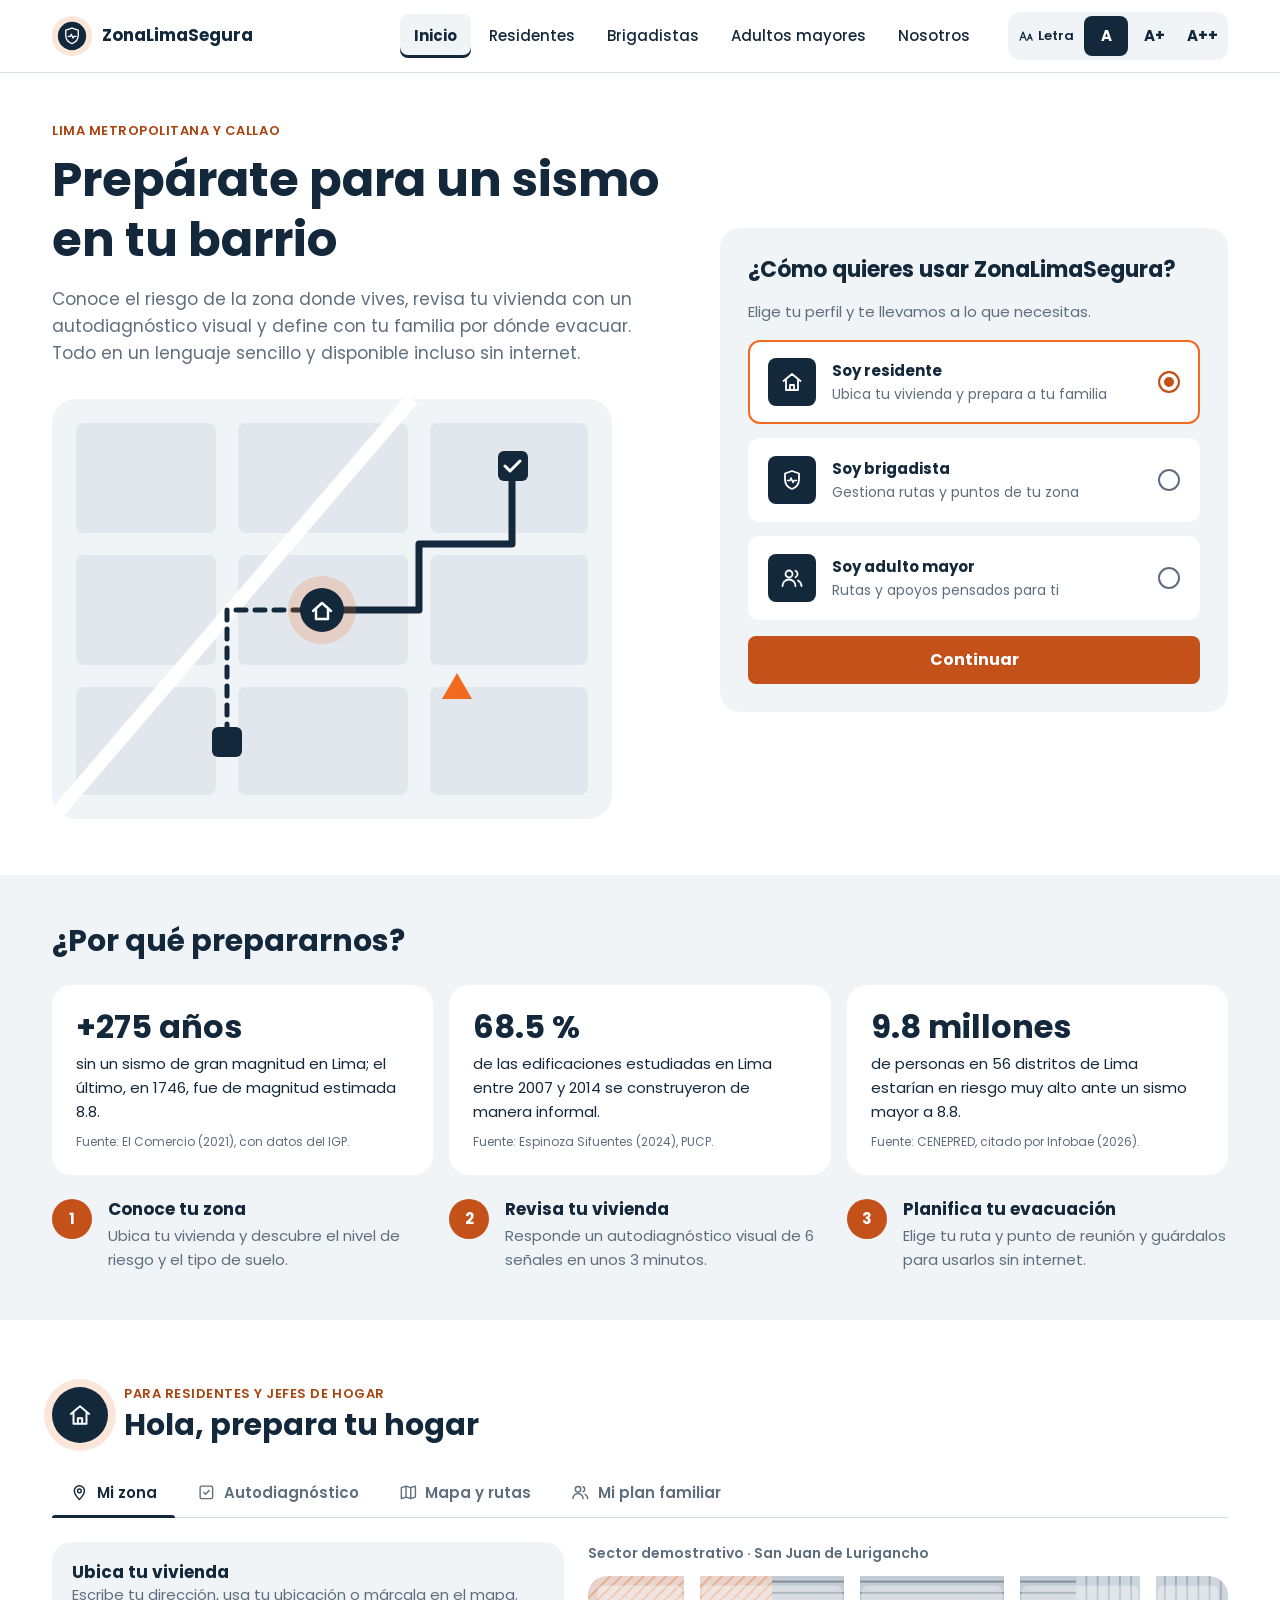
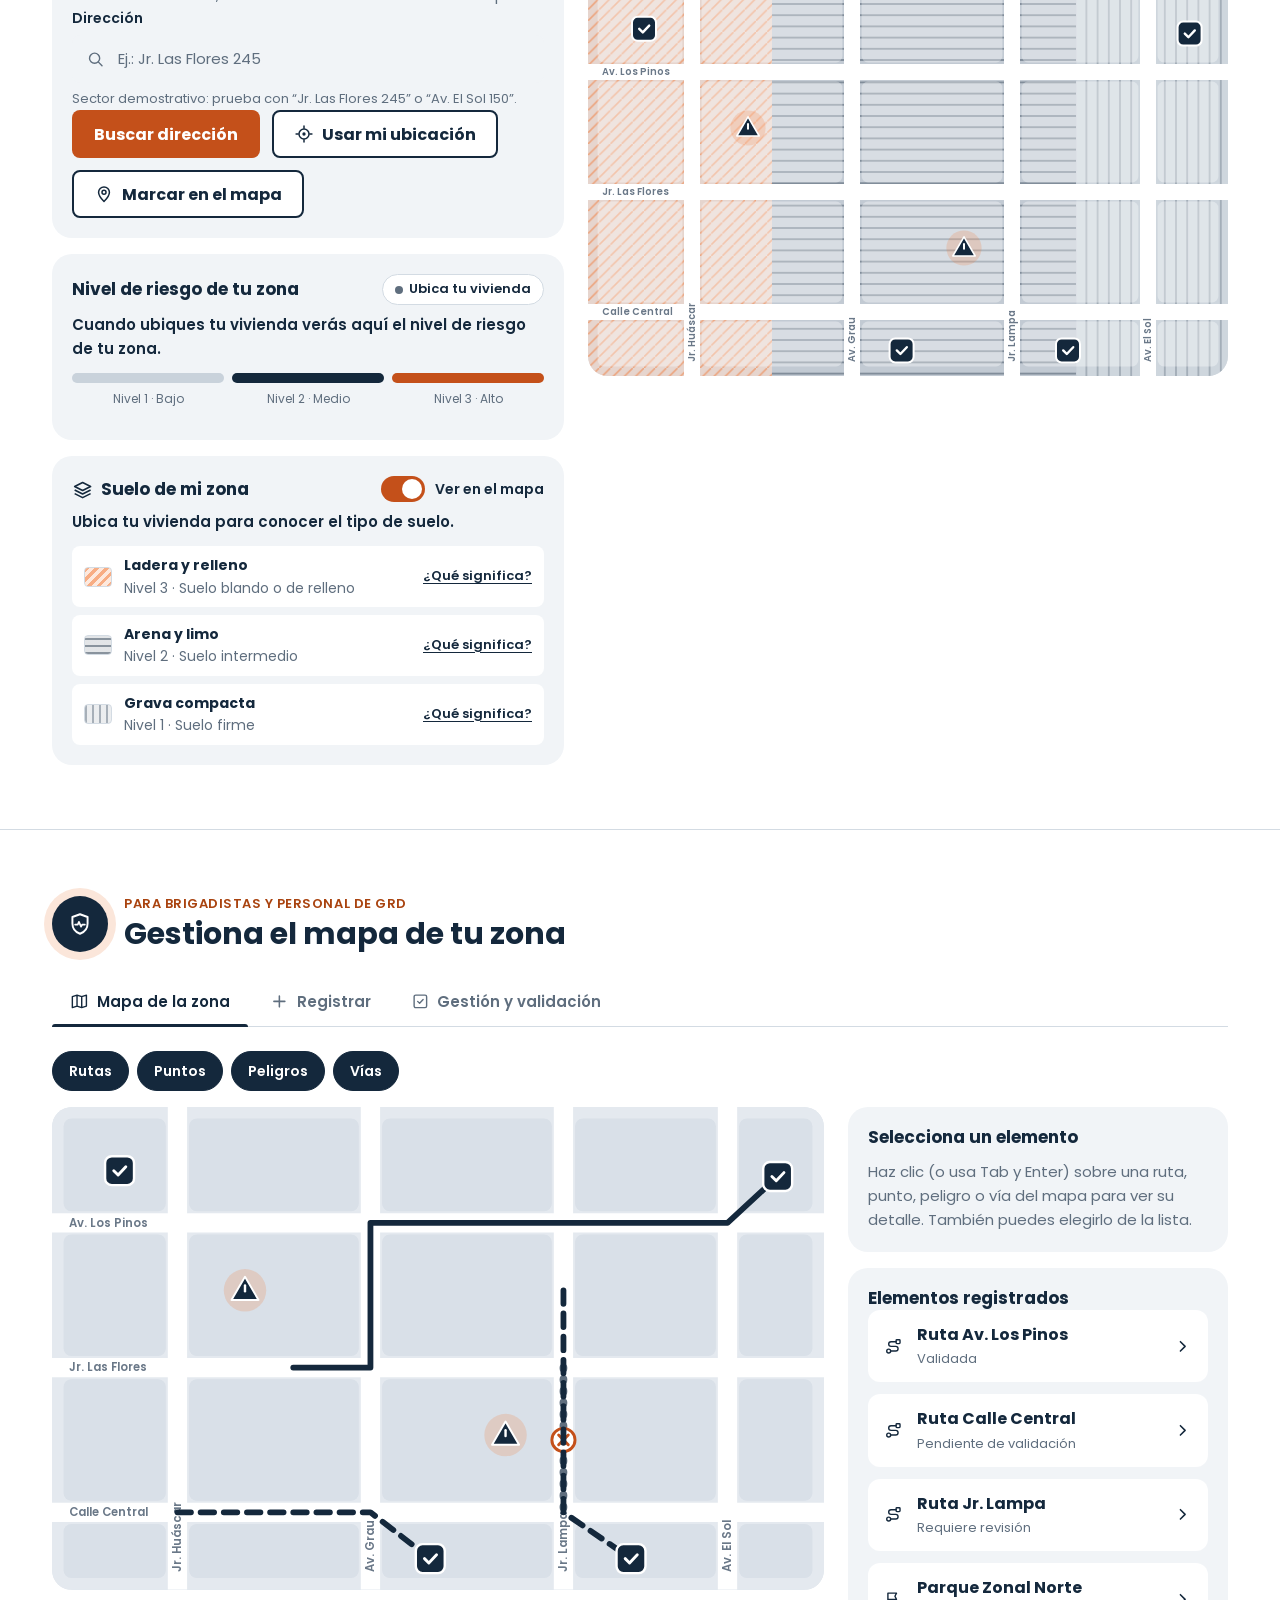
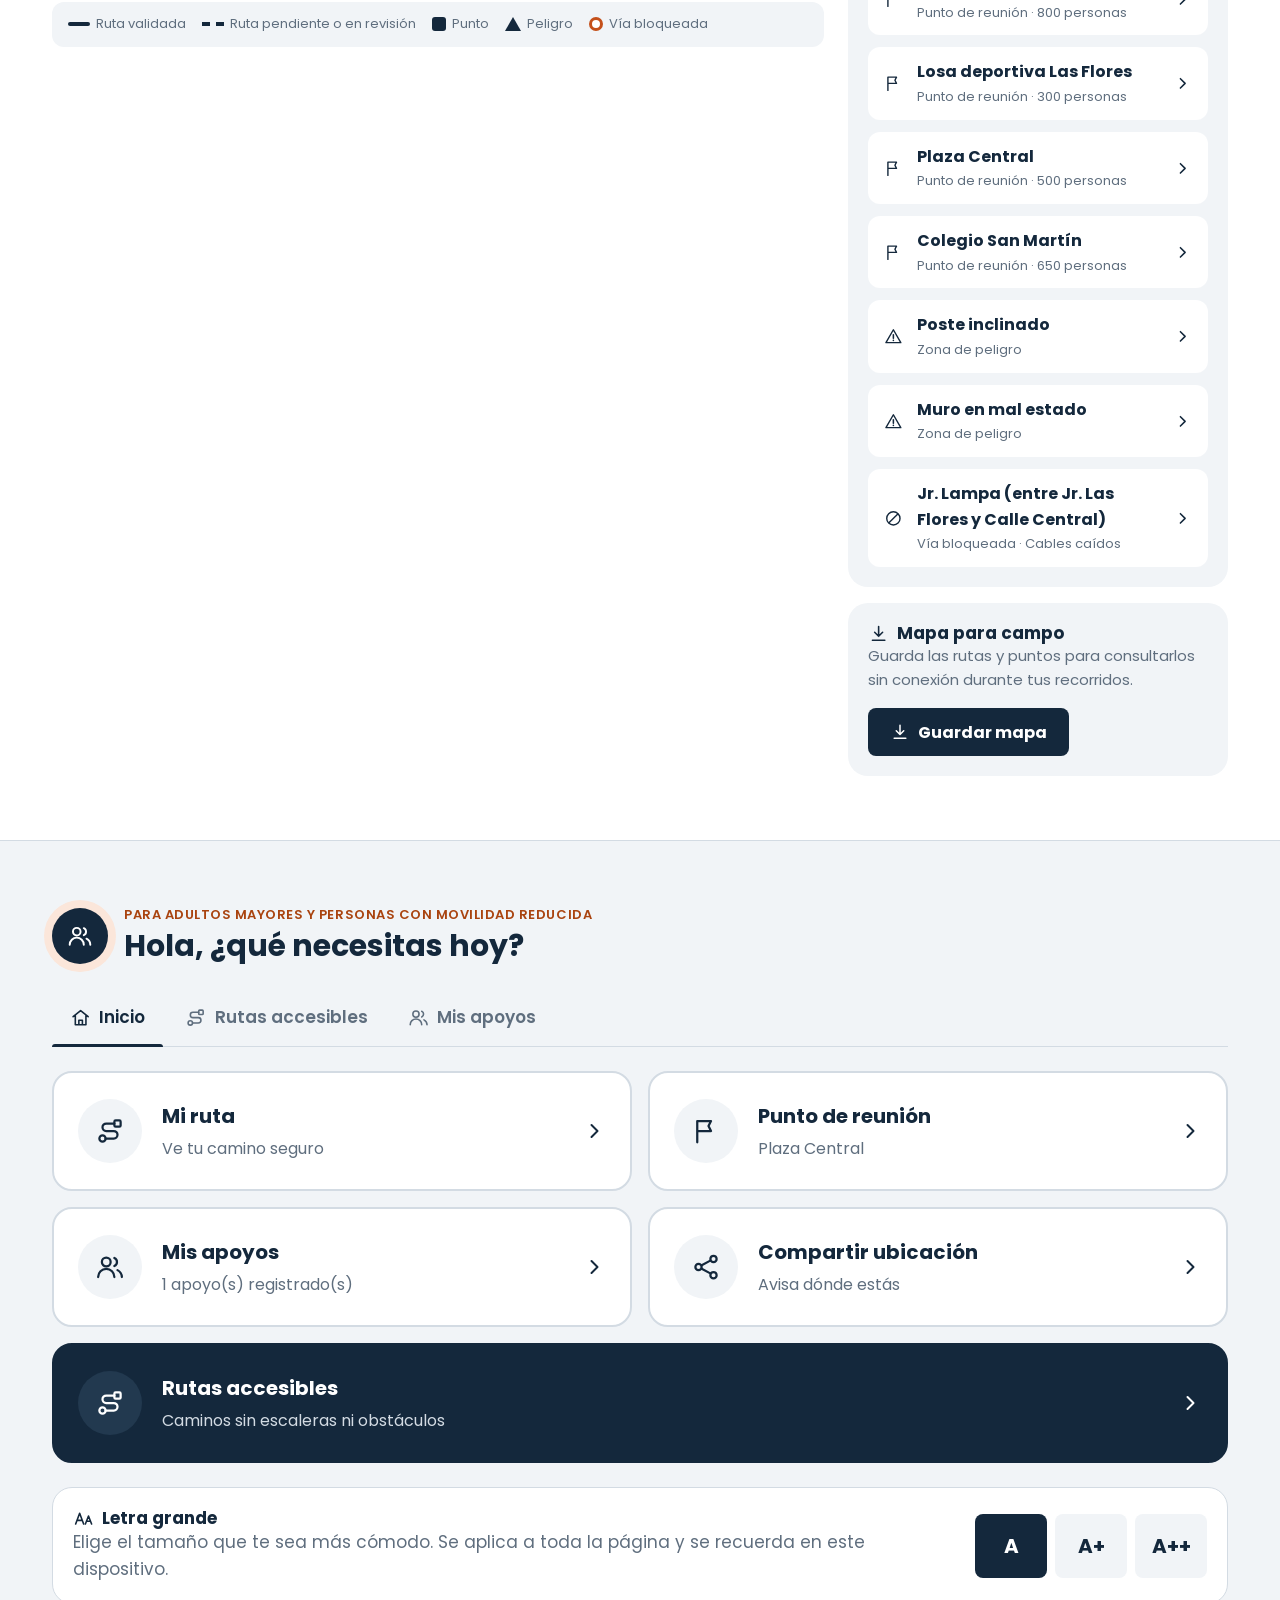
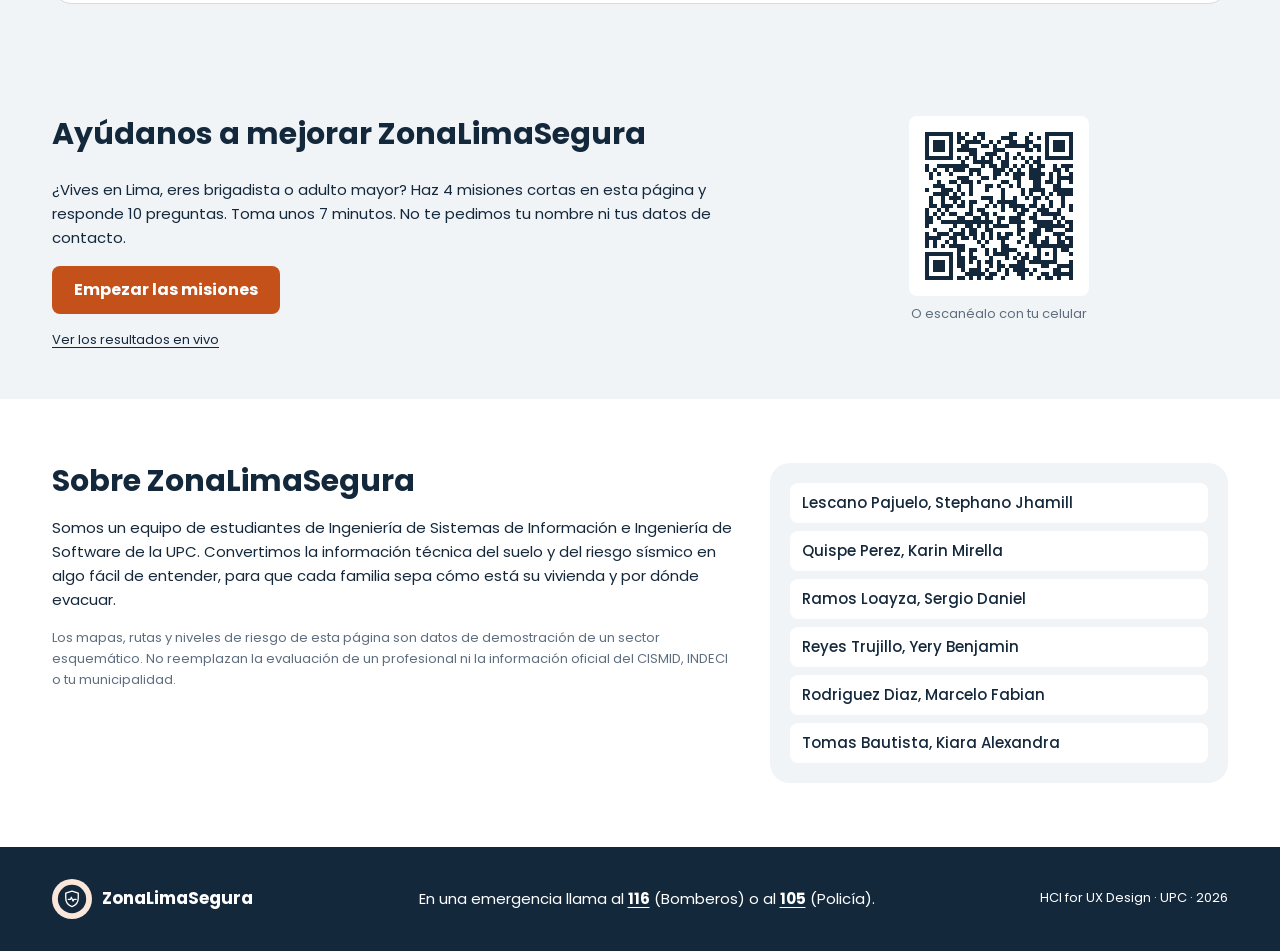
==== commit e2b6b4eb: "Sección para iniciar la validación (6.2) en la landing y pestaña Resumen en la hoja - Nueva sección " ====
--- a/pages/index.html
+++ b/pages/index.html
@@ -14,6 +14,8 @@
   <script src="../js/data.js" defer></script>
   <script src="../js/map.js" defer></script>
   <script src="../js/main.js" defer></script>
+  <script src="../js/validacion-config.js" defer></script>
+  <script src="../js/validacion.js" defer></script>
 </head>
 <body>
   <a class="skip-link" href="#main">Saltar al contenido principal</a>
@@ -692,6 +694,22 @@
       </div>
     </section>
 
+    <!-- ===================== VALIDACIÓN CON USUARIOS (6.2) ===================== -->
+    <section class="context validar" id="validar" aria-labelledby="val-title">
+      <div class="container about-grid">
+        <div>
+          <h2 id="val-title" class="section-title">Ayúdanos a mejorar ZonaLimaSegura</h2>
+          <p>¿Vives en Lima, eres brigadista o adulto mayor? Haz 4 misiones cortas en esta página y responde 10 preguntas. Toma unos 7 minutos. No te pedimos tu nombre ni tus datos de contacto.</p>
+          <p><a class="btn btn--primary" href="index.html?modo=prueba">Empezar las misiones</a></p>
+          <p class="small"><a href="resultados.html">Ver los resultados en vivo</a></p>
+        </div>
+        <figure class="validar__qr">
+          <img src="../assets/images/qr-prueba.png" alt="Código QR para empezar las misiones desde el celular" width="180" height="180" loading="lazy">
+          <figcaption class="small muted">O escanéalo con tu celular</figcaption>
+        </figure>
+      </div>
+    </section>
+
     <!-- ===================== NOSOTROS ===================== -->
     <section class="about" id="nosotros" aria-labelledby="about-title">
       <div class="container about-grid">
--- a/css/styles.css
+++ b/css/styles.css
@@ -502,3 +502,7 @@
   .split { grid-template-columns: 1fr; }
   .card { background: #fff; border: 1px solid #999; }
 }
+
+/* Sección "Ayúdanos a mejorar" (validación con usuarios, 6.2) */
+.validar__qr { margin: 0; text-align: center; }
+.validar__qr img { display: block; margin: 0 auto .5rem; background: var(--white); padding: .5rem; border-radius: 8px; }
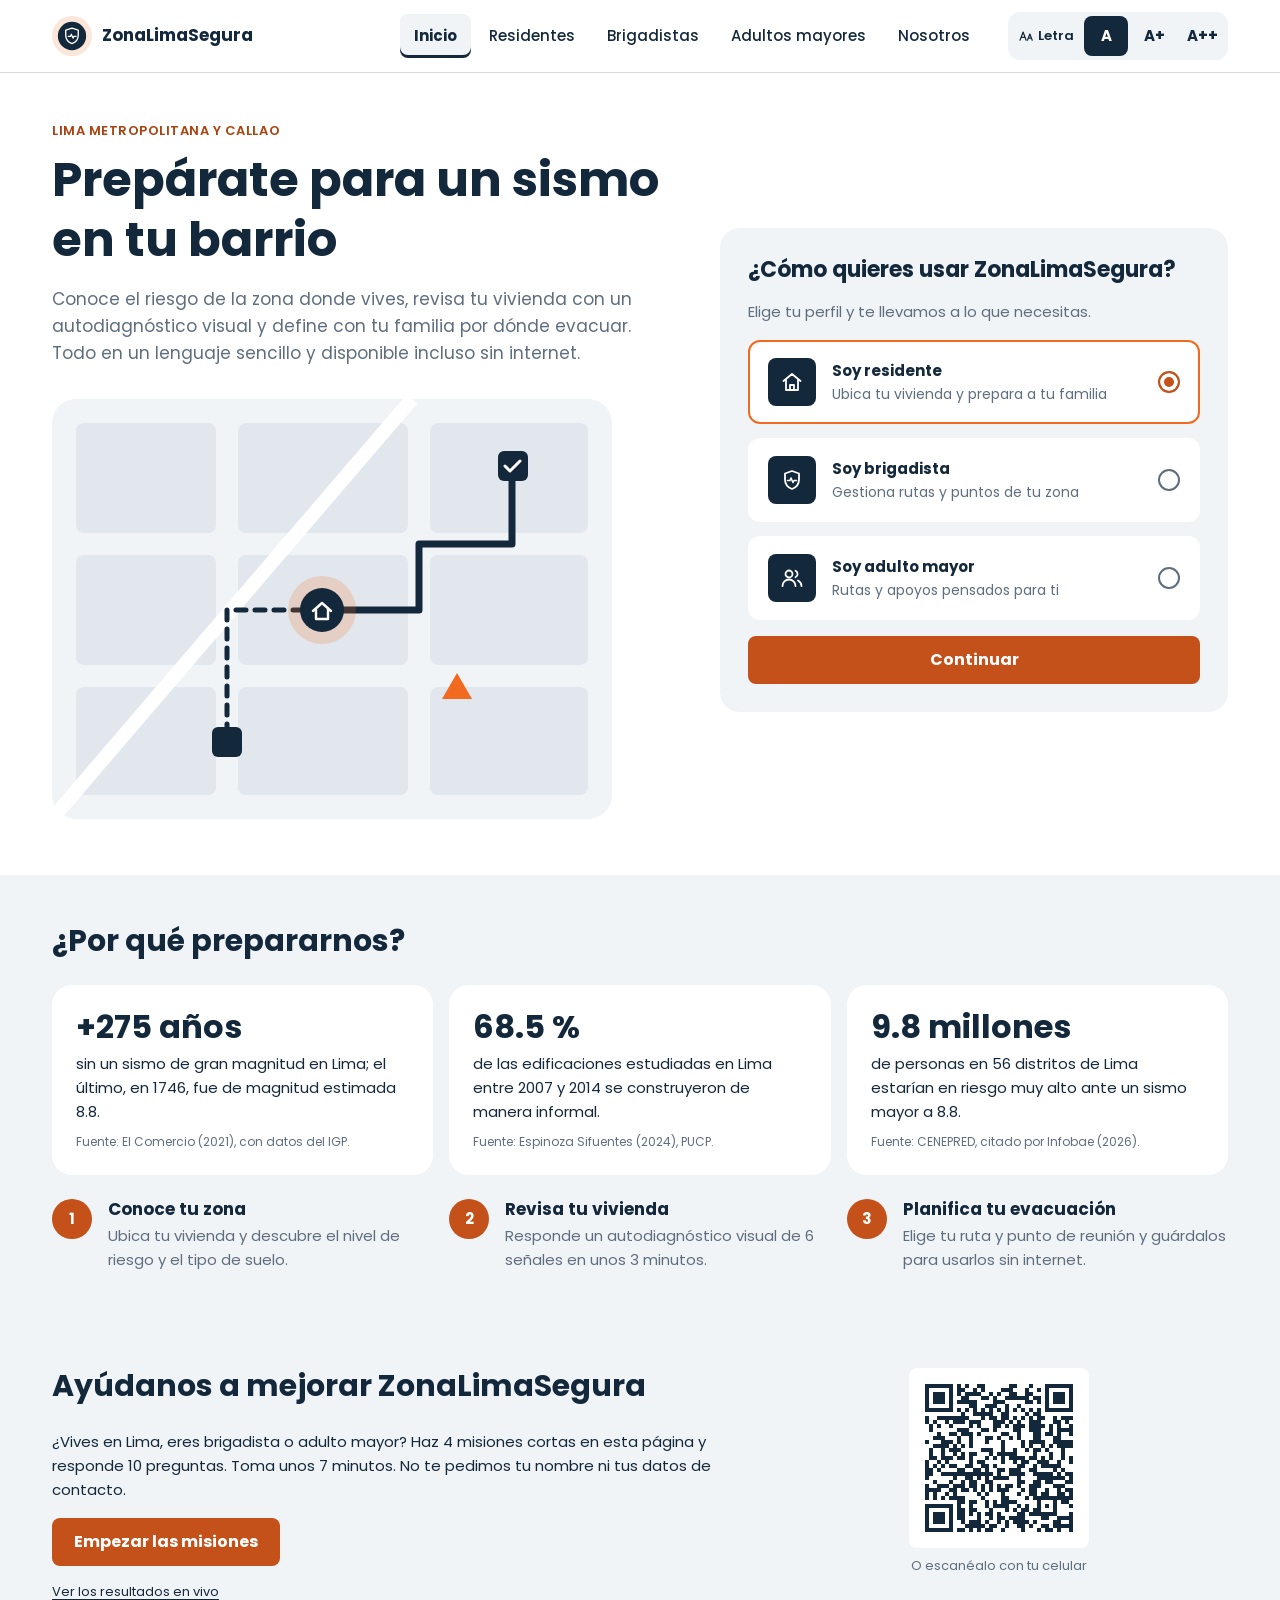
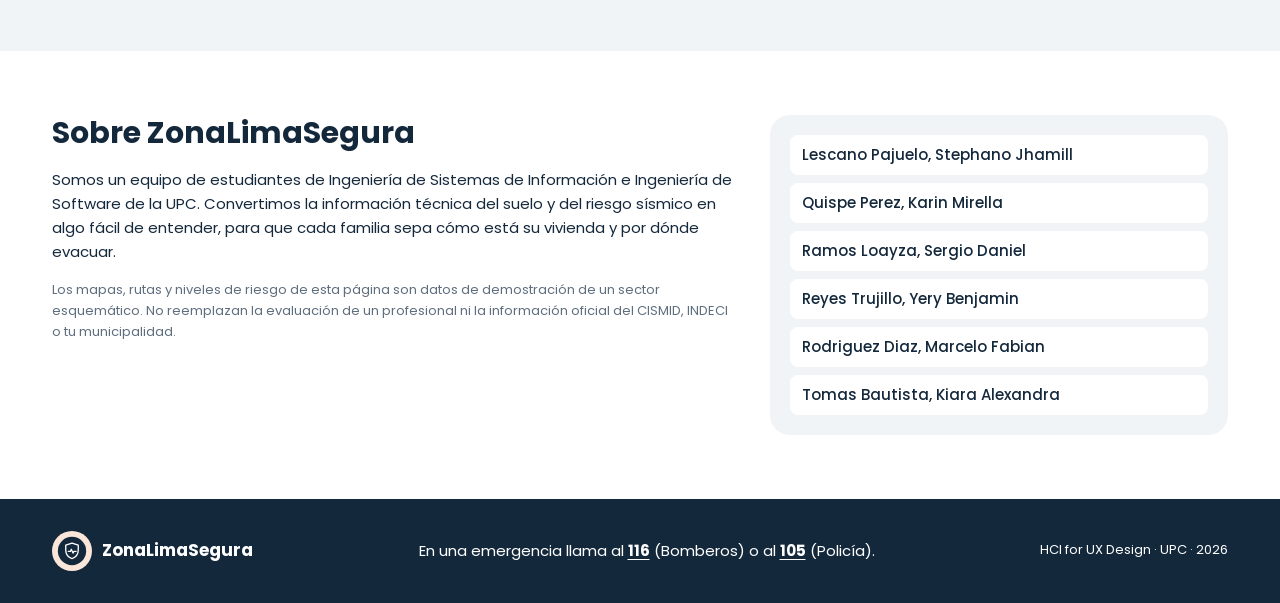
==== commit c07876f0: "Vista por perfil: cada segmento se muestra por separado con enlace para volver a elegir; las misione" ====
--- a/pages/index.html
+++ b/pages/index.html
@@ -123,6 +123,7 @@
          ========================================================= -->
     <section class="profile-section" id="residentes" aria-labelledby="res-title">
       <div class="container">
+        <a class="back-link" href="#inicio">&larr; Volver a elegir perfil</a>
         <header class="section-head">
           <span class="section-head__icon"><svg class="icon" aria-hidden="true"><use href="../assets/icons/sprite.svg#i-home"/></svg></span>
           <div>
@@ -370,6 +371,7 @@
          ========================================================= -->
     <section class="profile-section profile-section--alt" id="brigadistas" aria-labelledby="brig-title">
       <div class="container">
+        <a class="back-link" href="#inicio">&larr; Volver a elegir perfil</a>
         <header class="section-head">
           <span class="section-head__icon"><svg class="icon" aria-hidden="true"><use href="../assets/icons/sprite.svg#i-shield"/></svg></span>
           <div>
@@ -527,6 +529,7 @@
          ========================================================= -->
     <section class="profile-section senior" id="adultos" aria-labelledby="sen-title">
       <div class="container">
+        <a class="back-link" href="#inicio">&larr; Volver a elegir perfil</a>
         <header class="section-head">
           <span class="section-head__icon"><svg class="icon" aria-hidden="true"><use href="../assets/icons/sprite.svg#i-users"/></svg></span>
           <div>
--- a/css/styles.css
+++ b/css/styles.css
@@ -506,3 +506,8 @@
 /* Sección "Ayúdanos a mejorar" (validación con usuarios, 6.2) */
 .validar__qr { margin: 0; text-align: center; }
 .validar__qr img { display: block; margin: 0 auto .5rem; background: var(--white); padding: .5rem; border-radius: 8px; }
+
+/* Vista por perfil: solo se ve la sección del perfil elegido */
+.profile-section:not(.is-current) { display: none; }
+body[data-perfil] .hero, body[data-perfil] .context { display: none; }
+.back-link { display: inline-block; margin-bottom: 1rem; font-weight: 600; color: var(--navy); }
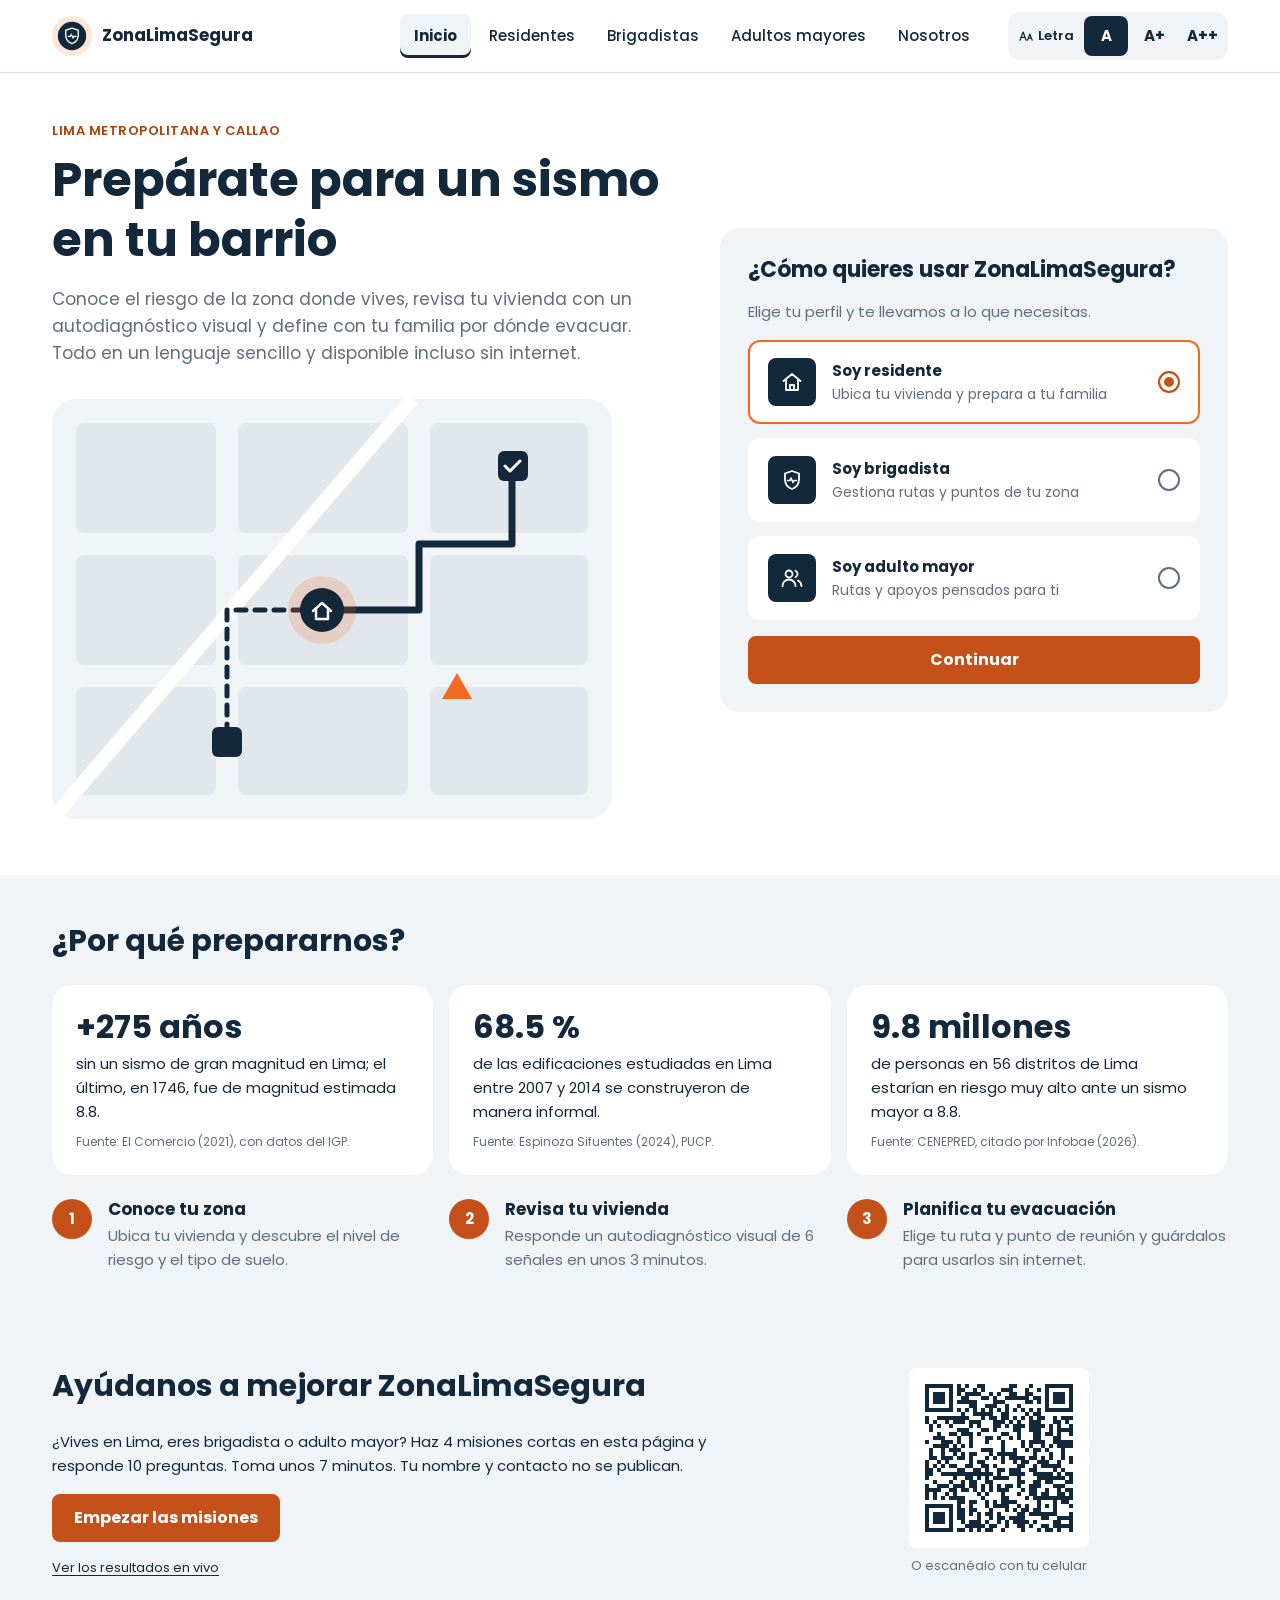
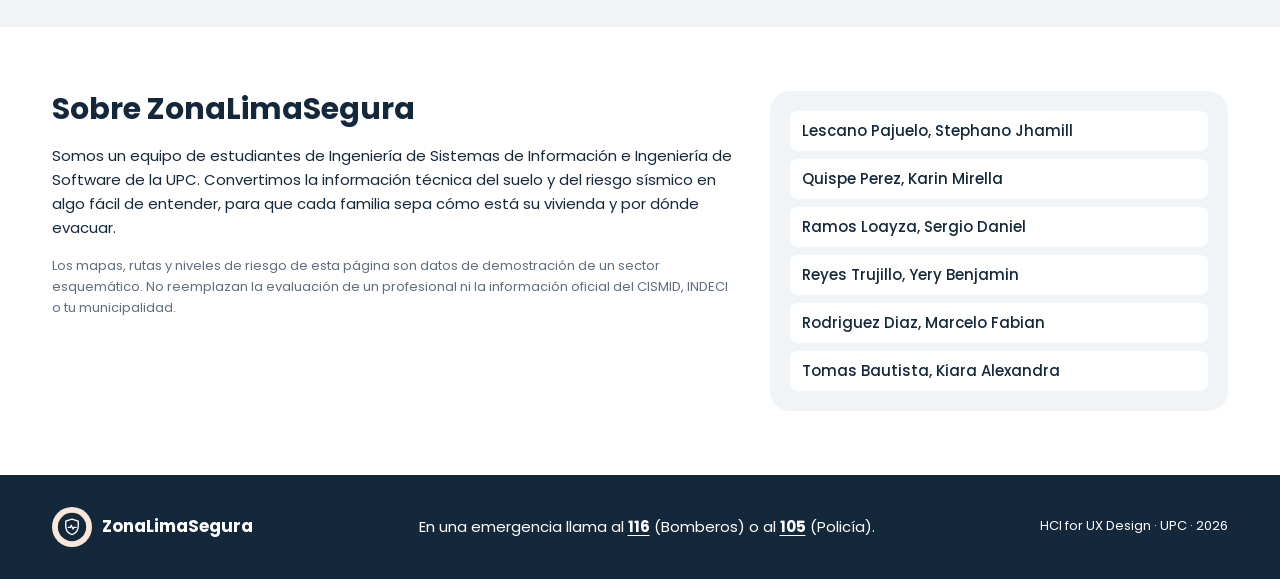
==== commit 45ebd789: "Validación: pedir nombre y correo o celular antes de las misiones (no se publican en el tablero)" ====
--- a/pages/index.html
+++ b/pages/index.html
@@ -702,7 +702,7 @@
       <div class="container about-grid">
         <div>
           <h2 id="val-title" class="section-title">Ayúdanos a mejorar ZonaLimaSegura</h2>
-          <p>¿Vives en Lima, eres brigadista o adulto mayor? Haz 4 misiones cortas en esta página y responde 10 preguntas. Toma unos 7 minutos. No te pedimos tu nombre ni tus datos de contacto.</p>
+          <p>¿Vives en Lima, eres brigadista o adulto mayor? Haz 4 misiones cortas en esta página y responde 10 preguntas. Toma unos 7 minutos. Tu nombre y contacto no se publican.</p>
           <p><a class="btn btn--primary" href="index.html?modo=prueba">Empezar las misiones</a></p>
           <p class="small"><a href="resultados.html">Ver los resultados en vivo</a></p>
         </div>
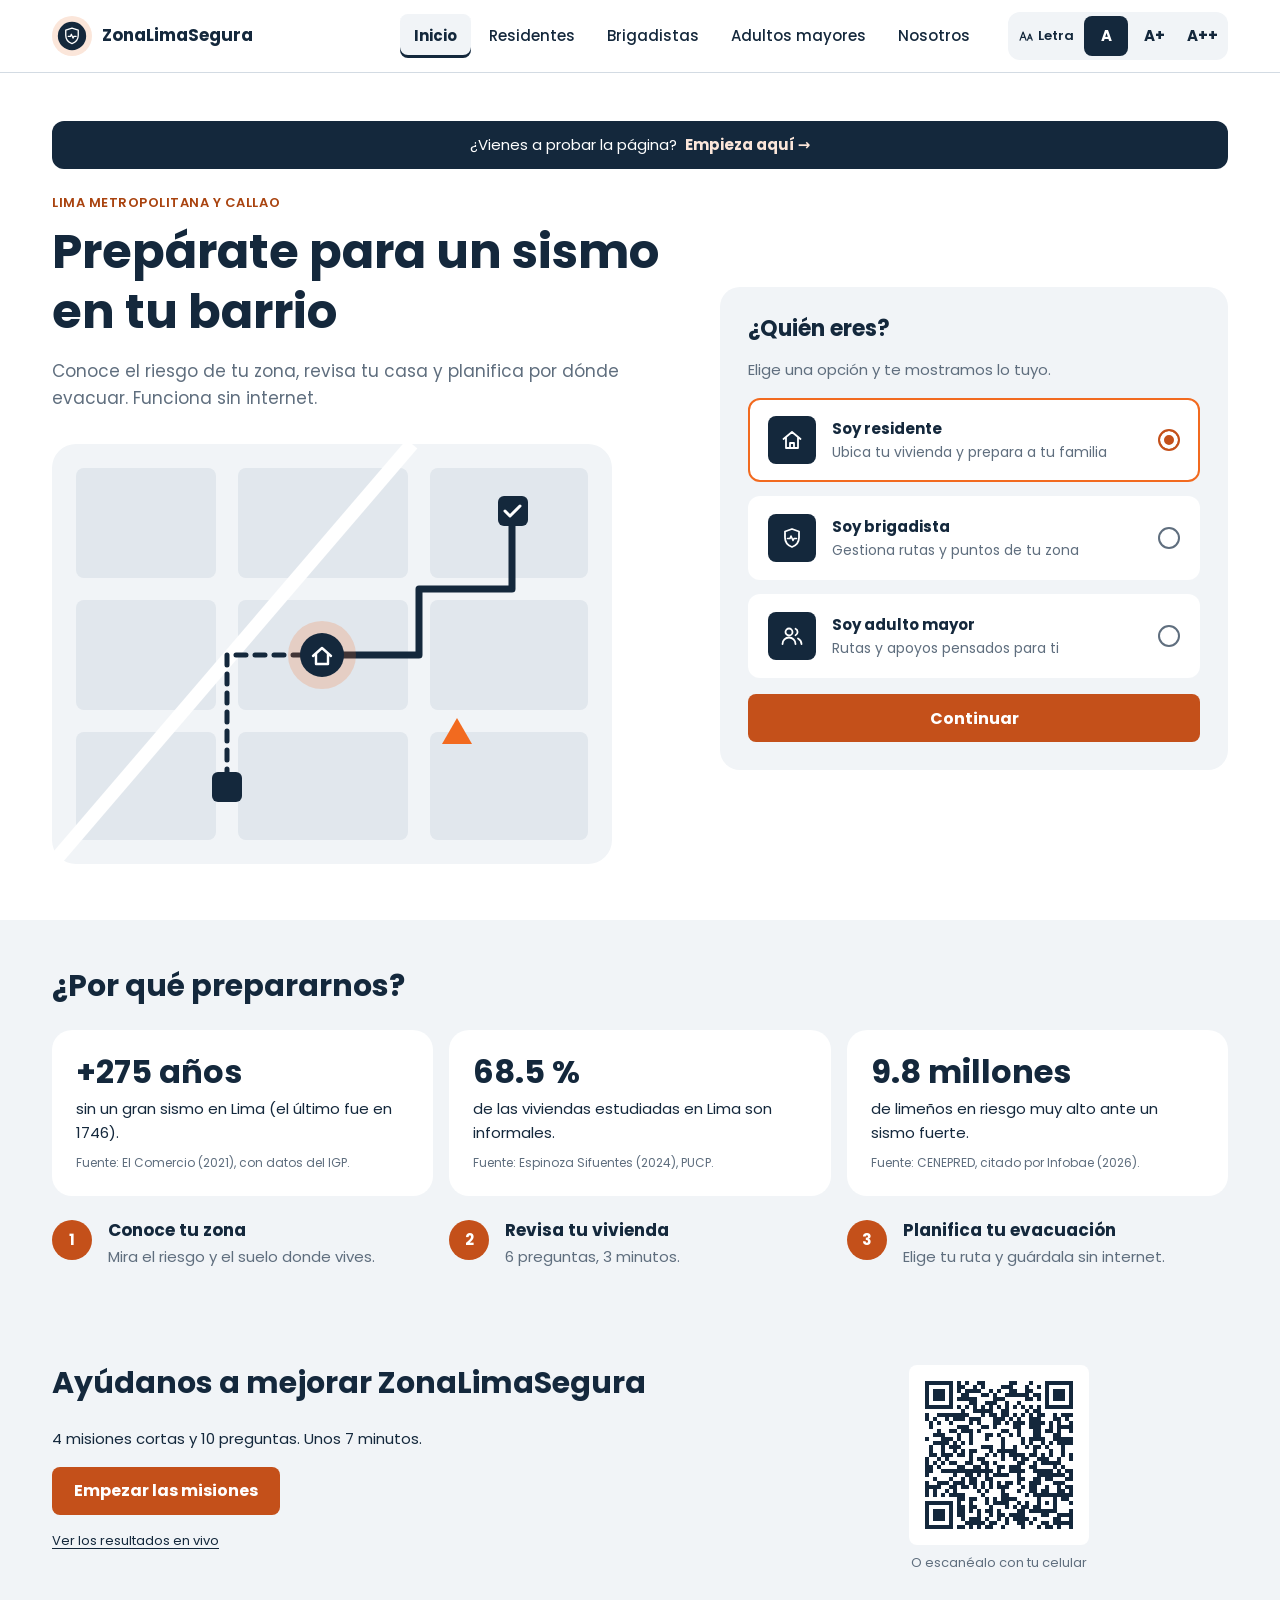
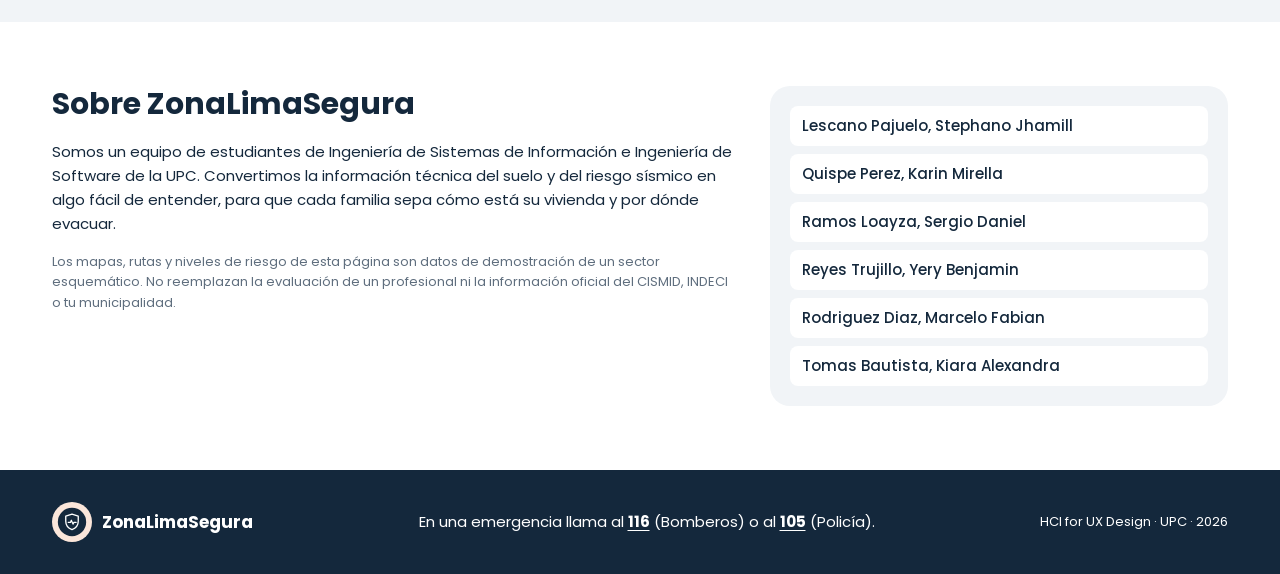
==== commit 10ed1b8b: "Página más simple: aviso para la prueba, formulario en 2 pasos, misiones cortas con pista y buscador" ====
--- a/pages/index.html
+++ b/pages/index.html
@@ -64,17 +64,20 @@
 
     <!-- ===================== HERO + ELECCIÓN DE PERFIL ===================== -->
     <section class="hero" id="inicio" aria-labelledby="hero-title">
+      <div class="container">
+        <a class="test-strip" href="index.html?modo=prueba"><span>¿Vienes a probar la página?</span> <strong>Empieza aquí →</strong></a>
+      </div>
       <div class="container hero-grid">
         <div class="hero-copy">
           <p class="eyebrow">Lima Metropolitana y Callao</p>
           <h1 id="hero-title">Prepárate para un sismo en tu barrio</h1>
-          <p class="lead">Conoce el riesgo de la zona donde vives, revisa tu vivienda con un autodiagnóstico visual y define con tu familia por dónde evacuar. Todo en un lenguaje sencillo y disponible incluso sin internet.</p>
+          <p class="lead">Conoce el riesgo de tu zona, revisa tu casa y planifica por dónde evacuar. Funciona sin internet.</p>
           <img class="hero-img" src="../assets/images/hero-barrio.svg" width="560" height="420" alt="Mapa de un barrio con una vivienda, una ruta de evacuación marcada y un punto de reunión seguro.">
         </div>
 
         <form class="profile-card" id="profile-form" aria-labelledby="profile-title">
-          <h2 id="profile-title">¿Cómo quieres usar ZonaLimaSegura?</h2>
-          <p class="muted">Elige tu perfil y te llevamos a lo que necesitas.</p>
+          <h2 id="profile-title">¿Quién eres?</h2>
+          <p class="muted">Elige una opción y te mostramos lo tuyo.</p>
           <fieldset class="choice-list">
             <legend class="sr-only">Perfil de usuario</legend>
             <label class="choice">
@@ -106,14 +109,14 @@
       <div class="container">
         <h2 id="context-title" class="section-title">¿Por qué prepararnos?</h2>
         <ul class="stats">
-          <li class="stat"><strong>+275 años</strong><span>sin un sismo de gran magnitud en Lima; el último, en 1746, fue de magnitud estimada 8.8.</span><small>Fuente: El Comercio (2021), con datos del IGP.</small></li>
-          <li class="stat"><strong>68.5 %</strong><span>de las edificaciones estudiadas en Lima entre 2007 y 2014 se construyeron de manera informal.</span><small>Fuente: Espinoza Sifuentes (2024), PUCP.</small></li>
-          <li class="stat"><strong>9.8 millones</strong><span>de personas en 56 distritos de Lima estarían en riesgo muy alto ante un sismo mayor a 8.8.</span><small>Fuente: CENEPRED, citado por Infobae (2026).</small></li>
+          <li class="stat"><strong>+275 años</strong><span>sin un gran sismo en Lima (el último fue en 1746).</span><small>Fuente: El Comercio (2021), con datos del IGP.</small></li>
+          <li class="stat"><strong>68.5 %</strong><span>de las viviendas estudiadas en Lima son informales.</span><small>Fuente: Espinoza Sifuentes (2024), PUCP.</small></li>
+          <li class="stat"><strong>9.8 millones</strong><span>de limeños en riesgo muy alto ante un sismo fuerte.</span><small>Fuente: CENEPRED, citado por Infobae (2026).</small></li>
         </ul>
         <ol class="steps" aria-label="Cómo funciona">
-          <li><span class="steps__n" aria-hidden="true">1</span><div><h3>Conoce tu zona</h3><p>Ubica tu vivienda y descubre el nivel de riesgo y el tipo de suelo.</p></div></li>
-          <li><span class="steps__n" aria-hidden="true">2</span><div><h3>Revisa tu vivienda</h3><p>Responde un autodiagnóstico visual de 6 señales en unos 3 minutos.</p></div></li>
-          <li><span class="steps__n" aria-hidden="true">3</span><div><h3>Planifica tu evacuación</h3><p>Elige tu ruta y punto de reunión y guárdalos para usarlos sin internet.</p></div></li>
+          <li><span class="steps__n" aria-hidden="true">1</span><div><h3>Conoce tu zona</h3><p>Mira el riesgo y el suelo donde vives.</p></div></li>
+          <li><span class="steps__n" aria-hidden="true">2</span><div><h3>Revisa tu vivienda</h3><p>6 preguntas, 3 minutos.</p></div></li>
+          <li><span class="steps__n" aria-hidden="true">3</span><div><h3>Planifica tu evacuación</h3><p>Elige tu ruta y guárdala sin internet.</p></div></li>
         </ol>
       </div>
     </section>
@@ -702,7 +705,7 @@
       <div class="container about-grid">
         <div>
           <h2 id="val-title" class="section-title">Ayúdanos a mejorar ZonaLimaSegura</h2>
-          <p>¿Vives en Lima, eres brigadista o adulto mayor? Haz 4 misiones cortas en esta página y responde 10 preguntas. Toma unos 7 minutos. Tu nombre y contacto no se publican.</p>
+          <p>4 misiones cortas y 10 preguntas. Unos 7 minutos.</p>
           <p><a class="btn btn--primary" href="index.html?modo=prueba">Empezar las misiones</a></p>
           <p class="small"><a href="resultados.html">Ver los resultados en vivo</a></p>
         </div>
--- a/css/styles.css
+++ b/css/styles.css
@@ -450,7 +450,6 @@
   .hero-img { max-width: 480px; }
   .split, .split--map, .split--map-right { grid-template-columns: 1fr; }
   .split--map > .map-wrap, .split--map-right > .map-wrap { order: -1; }
-  #panel-res-zona .split > .map-wrap { order: -1; }
   .reg-types { grid-template-columns: repeat(2, minmax(0, 1fr)); }
   .about-grid { grid-template-columns: 1fr; }
   .signs-grid { grid-template-columns: repeat(2, minmax(0, 1fr)); }
@@ -511,3 +510,8 @@
 .profile-section:not(.is-current) { display: none; }
 body[data-perfil] .hero, body[data-perfil] .context { display: none; }
 .back-link { display: inline-block; margin-bottom: 1rem; font-weight: 600; color: var(--navy); }
+
+/* Aviso para quien llega a hacer la prueba de usabilidad */
+.test-strip { display: flex; flex-wrap: wrap; gap: .25rem .5rem; align-items: center; justify-content: center; margin: 0 0 1.5rem; padding: .75rem 1rem; border-radius: var(--radius); background: var(--navy); color: var(--white); text-decoration: none; text-align: center; }
+.test-strip strong { color: var(--orange-soft); }
+.test-strip:hover { color: var(--white); background: var(--navy-2); }
